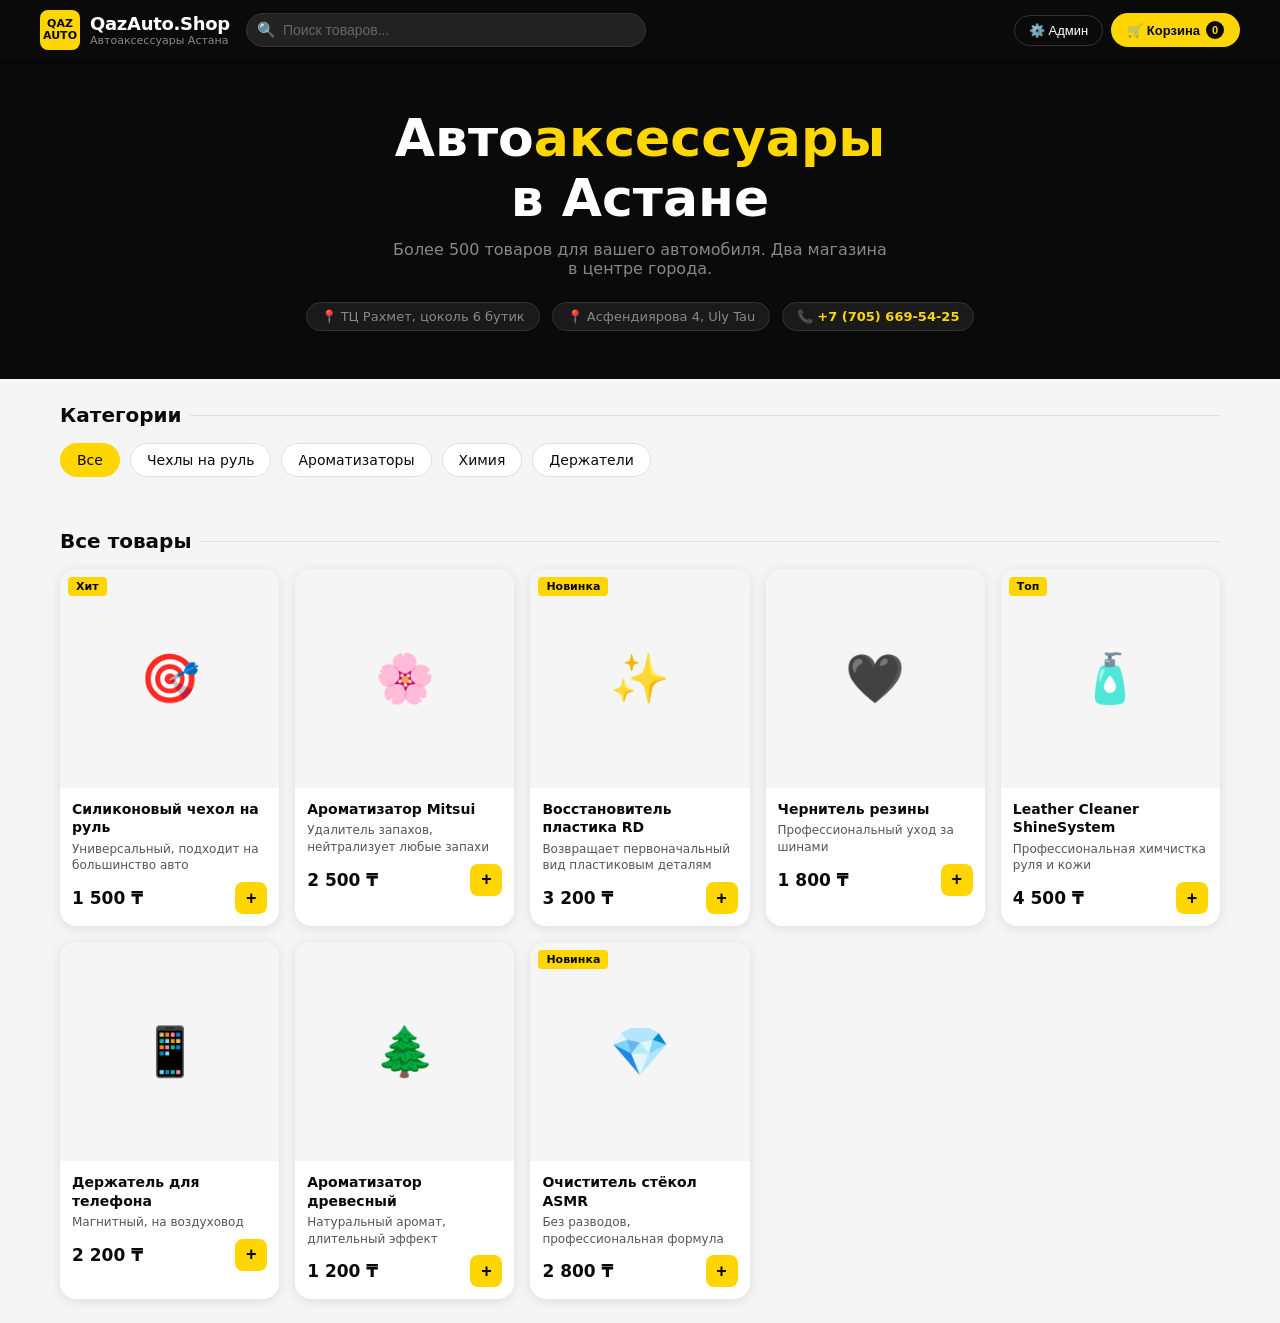
==== index.html @ 6c47f3f6 "Add files via upload" ====
<!DOCTYPE html>
<html lang="ru">
<head>
<meta charset="UTF-8">
<meta name="viewport" content="width=device-width, initial-scale=1.0">
<title>QazAuto.Shop — Автоаксессуары Астана</title>
<style>
  *{margin:0;padding:0;box-sizing:border-box;}
  :root{
    --black:#0a0a0a;--yellow:#FFD600;--yellow-dark:#E6C000;--yellow-light:#FFF9CC;
    --gray-dark:#1a1a1a;--gray-mid:#2a2a2a;--gray:#555;--gray-light:#888;--gray-bg:#f5f5f5;--white:#fff;
    --red:#e63946;--green:#2d9e5e;--border:#e0e0e0;
    --radius:10px;--radius-sm:6px;--radius-lg:16px;
    --shadow:0 2px 12px rgba(0,0,0,.1);--shadow-lg:0 8px 32px rgba(0,0,0,.15);
  }
  body{font-family:'Segoe UI',system-ui,sans-serif;background:var(--gray-bg);color:var(--black);min-height:100vh;}
  /* PAGES */
  .page{display:none;min-height:100vh;}
  .page.active{display:block;}
  /* HEADER */
  header{background:var(--black);color:var(--white);padding:0 20px;position:sticky;top:0;z-index:100;box-shadow:0 2px 8px rgba(0,0,0,.4);}
  .header-inner{max-width:1200px;margin:0 auto;display:flex;align-items:center;gap:16px;height:60px;}
  .logo{display:flex;align-items:center;gap:10px;cursor:pointer;text-decoration:none;color:inherit;}
  .logo-icon{width:40px;height:40px;background:var(--yellow);border-radius:8px;display:flex;align-items:center;justify-content:center;font-weight:900;font-size:11px;color:var(--black);text-align:center;line-height:1.1;}
  .logo-text{font-weight:700;font-size:18px;letter-spacing:-.3px;}
  .logo-sub{font-size:11px;color:var(--gray-light);font-weight:400;}
  .header-search{flex:1;max-width:400px;position:relative;}
  .header-search input{width:100%;background:#222;border:1px solid #333;color:var(--white);padding:8px 14px 8px 36px;border-radius:20px;font-size:14px;outline:none;}
  .header-search input::placeholder{color:#666;}
  .header-search input:focus{border-color:var(--yellow);}
  .search-icon{position:absolute;left:11px;top:50%;transform:translateY(-50%);color:#666;font-size:15px;}
  .header-actions{display:flex;align-items:center;gap:8px;margin-left:auto;}
  .btn-header{background:transparent;border:1px solid #333;color:var(--white);padding:7px 14px;border-radius:20px;cursor:pointer;font-size:13px;display:flex;align-items:center;gap:6px;transition:.2s;}
  .btn-header:hover{border-color:var(--yellow);color:var(--yellow);}
  .cart-btn{background:var(--yellow);border:none;color:var(--black);padding:8px 16px;border-radius:20px;cursor:pointer;font-size:13px;font-weight:600;display:flex;align-items:center;gap:6px;transition:.2s;}
  .cart-btn:hover{background:var(--yellow-dark);}
  .cart-count{background:var(--black);color:var(--yellow);width:18px;height:18px;border-radius:50%;font-size:11px;display:flex;align-items:center;justify-content:center;font-weight:700;}
  /* HERO */
  .hero{background:var(--black);color:var(--white);padding:48px 20px;text-align:center;}
  .hero h1{font-size:clamp(28px,5vw,52px);font-weight:900;margin-bottom:12px;}
  .hero h1 span{color:var(--yellow);}
  .hero p{color:var(--gray-light);font-size:16px;max-width:500px;margin:0 auto 24px;}
  .hero-badges{display:flex;justify-content:center;gap:12px;flex-wrap:wrap;}
  .badge{background:#1a1a1a;border:1px solid #333;color:var(--gray-light);padding:6px 14px;border-radius:20px;font-size:13px;}
  .badge strong{color:var(--yellow);}
  /* CATEGORIES */
  .section{max-width:1200px;margin:0 auto;padding:24px 20px;}
  .section-title{font-size:20px;font-weight:700;margin-bottom:16px;display:flex;align-items:center;gap:8px;}
  .section-title::after{content:'';flex:1;height:1px;background:var(--border);}
  .cats-grid{display:flex;gap:10px;overflow-x:auto;padding-bottom:4px;scrollbar-width:none;}
  .cats-grid::-webkit-scrollbar{display:none;}
  .cat-chip{background:var(--white);border:1.5px solid var(--border);border-radius:20px;padding:8px 16px;cursor:pointer;white-space:nowrap;font-size:14px;font-weight:500;transition:.2s;flex-shrink:0;}
  .cat-chip:hover,.cat-chip.active{background:var(--yellow);border-color:var(--yellow);color:var(--black);}
  /* PRODUCTS GRID */
  .products-grid{display:grid;grid-template-columns:repeat(auto-fill,minmax(200px,1fr));gap:16px;}
  .product-card{background:var(--white);border-radius:var(--radius-lg);overflow:hidden;box-shadow:var(--shadow);transition:.2s;cursor:pointer;}
  .product-card:hover{transform:translateY(-3px);box-shadow:var(--shadow-lg);}
  .product-img{width:100%;aspect-ratio:1;background:var(--gray-bg);display:flex;align-items:center;justify-content:center;font-size:48px;position:relative;overflow:hidden;}
  .product-img img{width:100%;height:100%;object-fit:cover;}
  .product-badge{position:absolute;top:8px;left:8px;background:var(--yellow);color:var(--black);font-size:11px;font-weight:700;padding:3px 8px;border-radius:4px;}
  .product-info{padding:12px;}
  .product-name{font-size:14px;font-weight:600;margin-bottom:4px;line-height:1.3;}
  .product-desc{font-size:12px;color:var(--gray);margin-bottom:8px;line-height:1.4;}
  .product-bottom{display:flex;align-items:center;justify-content:space-between;}
  .product-price{font-size:17px;font-weight:700;color:var(--black);}
  .product-price span{font-size:11px;color:var(--gray);font-weight:400;} 
  .btn-add{background:var(--yellow);border:none;color:var(--black);width:32px;height:32px;border-radius:8px;cursor:pointer;font-size:18px;font-weight:700;transition:.2s;display:flex;align-items:center;justify-content:center;}
  .btn-add:hover{background:var(--yellow-dark);transform:scale(1.05);}
  /* CART SIDEBAR */
  .cart-overlay{position:fixed;inset:0;background:rgba(0,0,0,.5);z-index:200;display:none;}
  .cart-overlay.open{display:block;}
  .cart-sidebar{position:fixed;right:0;top:0;bottom:0;width:min(400px,100vw);background:var(--white);z-index:201;transform:translateX(100%);transition:.3s ease;display:flex;flex-direction:column;}
  .cart-sidebar.open{transform:translateX(0);}
  .cart-head{padding:20px;border-bottom:1px solid var(--border);display:flex;align-items:center;justify-content:space-between;}
  .cart-head h3{font-size:18px;font-weight:700;}
  .btn-close{background:none;border:none;font-size:22px;cursor:pointer;color:var(--gray);padding:4px;}
  .btn-close:hover{color:var(--black);}
  .cart-items{flex:1;overflow-y:auto;padding:16px;}
  .cart-empty{text-align:center;padding:60px 20px;color:var(--gray);}
  .cart-empty .big-icon{font-size:64px;margin-bottom:12px;}
  .cart-item{display:flex;gap:12px;padding:12px 0;border-bottom:1px solid var(--border);}
  .cart-item-img{width:60px;height:60px;background:var(--gray-bg);border-radius:8px;display:flex;align-items:center;justify-content:center;font-size:24px;flex-shrink:0;overflow:hidden;}
  .cart-item-img img{width:100%;height:100%;object-fit:cover;}
  .cart-item-info{flex:1;}
  .cart-item-name{font-size:14px;font-weight:600;margin-bottom:4px;}
  .cart-item-price{font-size:13px;color:var(--gray);}
  .cart-item-ctrl{display:flex;align-items:center;gap:8px;margin-top:6px;}
  .qty-btn{background:var(--gray-bg);border:none;width:26px;height:26px;border-radius:6px;cursor:pointer;font-size:14px;font-weight:700;transition:.1s;}
  .qty-btn:hover{background:var(--yellow);}
  .qty-val{font-size:14px;font-weight:600;min-width:20px;text-align:center;}
  .cart-item-del{margin-left:auto;background:none;border:none;cursor:pointer;color:#ccc;font-size:18px;}
  .cart-item-del:hover{color:var(--red);}
  .cart-foot{padding:20px;border-top:1px solid var(--border);}
  .cart-total{display:flex;justify-content:space-between;font-size:16px;font-weight:700;margin-bottom:16px;}
  .btn-checkout{width:100%;background:var(--yellow);border:none;color:var(--black);padding:14px;border-radius:10px;font-size:16px;font-weight:700;cursor:pointer;transition:.2s;}
  .btn-checkout:hover{background:var(--yellow-dark);}
  /* CHECKOUT PAGE */
  .checkout-wrap{max-width:700px;margin:0 auto;padding:24px 20px;}
  .checkout-wrap h2{font-size:24px;font-weight:700;margin-bottom:24px;}
  .form-group{margin-bottom:16px;}
  .form-group label{display:block;font-size:13px;font-weight:600;color:var(--gray);margin-bottom:6px;}
  .form-group input,.form-group textarea,.form-group select{width:100%;padding:12px 14px;border:1.5px solid var(--border);border-radius:var(--radius);font-size:15px;outline:none;transition:.2s;background:var(--white);}
  .form-group input:focus,.form-group textarea:focus{border-color:var(--yellow);}
  .form-group textarea{resize:vertical;min-height:80px;}
  .order-summary{background:var(--white);border-radius:var(--radius-lg);padding:20px;margin-bottom:20px;box-shadow:var(--shadow);}
  .order-summary h3{font-size:16px;font-weight:700;margin-bottom:14px;}
  .summary-item{display:flex;justify-content:space-between;font-size:14px;padding:6px 0;border-bottom:1px solid var(--border);}
  .summary-item:last-child{border:none;font-weight:700;font-size:16px;margin-top:4px;}
  .form-row{display:grid;grid-template-columns:1fr 1fr;gap:12px;}
  .btn-submit{width:100%;background:var(--black);color:var(--white);border:none;padding:16px;border-radius:10px;font-size:16px;font-weight:700;cursor:pointer;transition:.2s;}
  .btn-submit:hover{background:#222;}
  .btn-back{background:none;border:1.5px solid var(--border);color:var(--black);padding:12px 20px;border-radius:10px;font-size:14px;font-weight:600;cursor:pointer;margin-bottom:20px;display:flex;align-items:center;gap:6px;transition:.2s;}
  .btn-back:hover{border-color:var(--black);}
  /* SUCCESS */
  .success-wrap{max-width:500px;margin:60px auto;text-align:center;padding:24px;}
  .success-icon{font-size:80px;margin-bottom:16px;}
  .success-wrap h2{font-size:28px;font-weight:800;margin-bottom:8px;}
  .success-wrap p{color:var(--gray);margin-bottom:24px;font-size:16px;line-height:1.6;}
  /* ===== ADMIN ===== */
  #admin-page{background:var(--gray-bg);}
  .admin-layout{display:flex;min-height:100vh;}
  .admin-sidebar{width:220px;background:var(--black);color:var(--white);flex-shrink:0;display:flex;flex-direction:column;}
  .admin-logo{padding:20px;border-bottom:1px solid #222;font-weight:700;font-size:16px;display:flex;align-items:center;gap:10px;}
  .admin-logo-icon{width:32px;height:32px;background:var(--yellow);border-radius:6px;display:flex;align-items:center;justify-content:center;font-weight:900;font-size:10px;color:var(--black);}
  .admin-nav{padding:12px 0;flex:1;}
  .admin-nav a{display:flex;align-items:center;gap:10px;padding:11px 20px;color:#aaa;text-decoration:none;font-size:14px;transition:.2s;cursor:pointer;}
  .admin-nav a:hover,.admin-nav a.active{background:#1a1a1a;color:var(--yellow);}
  .admin-nav a .nav-icon{font-size:18px;width:20px;text-align:center;}
  .admin-main{flex:1;padding:28px;overflow-y:auto;}
  .admin-topbar{display:flex;align-items:center;justify-content:space-between;margin-bottom:24px;}
  .admin-topbar h1{font-size:22px;font-weight:700;}
  .btn-primary{background:var(--yellow);border:none;color:var(--black);padding:10px 20px;border-radius:8px;font-size:14px;font-weight:700;cursor:pointer;transition:.2s;display:flex;align-items:center;gap:6px;}
  .btn-primary:hover{background:var(--yellow-dark);}
  .btn-danger{background:var(--red);border:none;color:var(--white);padding:8px 14px;border-radius:6px;font-size:13px;font-weight:600;cursor:pointer;}
  .btn-secondary{background:var(--gray-bg);border:1.5px solid var(--border);color:var(--black);padding:8px 14px;border-radius:6px;font-size:13px;font-weight:600;cursor:pointer;transition:.2s;}
  .btn-secondary:hover{background:var(--border);}
  .stats-grid{display:grid;grid-template-columns:repeat(auto-fit,minmax(160px,1fr));gap:16px;margin-bottom:28px;}
  .stat-card{background:var(--white);border-radius:var(--radius-lg);padding:20px;box-shadow:var(--shadow);}
  .stat-label{font-size:12px;color:var(--gray);margin-bottom:6px;font-weight:600;text-transform:uppercase;letter-spacing:.5px;}
  .stat-value{font-size:28px;font-weight:800;}
  .stat-value.yellow{color:var(--yellow-dark);}
  .stat-value.green{color:var(--green);}
  .admin-table-wrap{background:var(--white);border-radius:var(--radius-lg);box-shadow:var(--shadow);overflow:hidden;}
  table{width:100%;border-collapse:collapse;}
  th{background:var(--gray-bg);padding:12px 16px;text-align:left;font-size:12px;font-weight:700;color:var(--gray);text-transform:uppercase;letter-spacing:.5px;}
  td{padding:12px 16px;border-top:1px solid var(--border);font-size:14px;vertical-align:middle;}
  tr:hover td{background:#fafafa;}
  .status-badge{padding:3px 10px;border-radius:20px;font-size:12px;font-weight:600;}
  .status-new{background:#FFF3CC;color:#8a6d00;}
  .status-processing{background:#CCE5FF;color:#004085;}
  .status-done{background:#d4edda;color:#155724;}
  .status-cancelled{background:#f8d7da;color:#721c24;}
  .td-actions{display:flex;gap:6px;align-items:center;}
  /* MODAL */
  .modal-overlay{position:fixed;inset:0;background:rgba(0,0,0,.5);z-index:300;display:none;align-items:center;justify-content:center;padding:20px;}
  .modal-overlay.open{display:flex;}
  .modal{background:var(--white);border-radius:var(--radius-lg);padding:24px;width:100%;max-width:520px;max-height:90vh;overflow-y:auto;box-shadow:var(--shadow-lg);}
  .modal h3{font-size:18px;font-weight:700;margin-bottom:20px;}
  .modal-foot{display:flex;gap:10px;justify-content:flex-end;margin-top:20px;padding-top:16px;border-top:1px solid var(--border);}
  /* SETTINGS */
  .settings-card{background:var(--white);border-radius:var(--radius-lg);padding:24px;box-shadow:var(--shadow);margin-bottom:20px;}
  .settings-card h3{font-size:16px;font-weight:700;margin-bottom:16px;padding-bottom:12px;border-bottom:1px solid var(--border);}
  .settings-note{font-size:12px;color:var(--gray);margin-top:6px;line-height:1.5;}
  /* PRODUCT PREVIEW in ADMIN */
  .prod-thumb{width:44px;height:44px;border-radius:8px;background:var(--gray-bg);display:flex;align-items:center;justify-content:center;font-size:20px;overflow:hidden;flex-shrink:0;}
  .prod-thumb img{width:100%;height:100%;object-fit:cover;}
  .prod-name-cell{display:flex;align-items:center;gap:10px;}
  /* NOTIFICATION */
  .toast{position:fixed;bottom:24px;right:24px;background:var(--black);color:var(--white);padding:12px 20px;border-radius:10px;font-size:14px;z-index:500;transform:translateY(100px);opacity:0;transition:.3s;max-width:300px;}
  .toast.show{transform:translateY(0);opacity:1;}
  .toast.success{background:var(--green);}
  .toast.error{background:var(--red);}
  /* LOGIN */
  .login-wrap{min-height:100vh;display:flex;align-items:center;justify-content:center;background:var(--black);}
  .login-card{background:var(--white);border-radius:var(--radius-lg);padding:40px;width:360px;box-shadow:var(--shadow-lg);}
  .login-logo{text-align:center;margin-bottom:24px;}
  .login-logo .logo-icon{width:60px;height:60px;font-size:16px;margin:0 auto 8px;}
  .login-card h2{font-size:22px;font-weight:800;margin-bottom:4px;text-align:center;}
  .login-card p{color:var(--gray);text-align:center;font-size:14px;margin-bottom:24px;}
  /* ORDER DETAIL */
  .order-detail-item{display:flex;justify-content:space-between;padding:8px 0;border-bottom:1px solid var(--border);font-size:14px;}
  .order-detail-item:last-child{border:none;}
  /* IMG UPLOAD */
  .img-upload-area{border:2px dashed var(--border);border-radius:var(--radius);padding:20px;text-align:center;cursor:pointer;transition:.2s;position:relative;}
  .img-upload-area:hover{border-color:var(--yellow);}
  .img-upload-area input[type=file]{position:absolute;inset:0;opacity:0;cursor:pointer;}
  .img-preview{width:80px;height:80px;border-radius:8px;object-fit:cover;margin:0 auto 8px;display:block;}
  /* EMPTY STATE */
  .empty-state{text-align:center;padding:48px 20px;color:var(--gray);}
  .empty-state .icon{font-size:48px;margin-bottom:12px;}
  /* RESPONSIVE */
  @media(max-width:768px){
    .admin-sidebar{display:none;}
    .form-row{grid-template-columns:1fr;}
    .products-grid{grid-template-columns:repeat(auto-fill,minmax(160px,1fr));}
    .header-search{display:none;}
  }
</style>
</head>
<body>

<!-- =================== SHOP PAGE =================== -->
<div id="shop-page" class="page active">
  <header>
    <div class="header-inner">
      <a class="logo" onclick="goShop()">
        <div class="logo-icon">QAZ<br>AUTO</div>
        <div>
          <div class="logo-text">QazAuto.Shop</div>
          <div class="logo-sub">Автоаксессуары Астана</div>
        </div>
      </a>
      <div class="header-search">
        <span class="search-icon">🔍</span>
        <input type="text" id="search-input" placeholder="Поиск товаров..." oninput="filterProducts()">
      </div>
      <div class="header-actions">
        <button class="btn-header" onclick="showAdmin()">⚙️ Админ</button>
        <button class="cart-btn" onclick="openCart()">
          🛒 Корзина
          <span class="cart-count" id="cart-count">0</span>
        </button>
      </div>
    </div>
  </header>

  <div class="hero">
    <h1>Авто<span>аксессуары</span><br>в Астане</h1>
    <p>Более 500 товаров для вашего автомобиля. Два магазина в центре города.</p>
    <div class="hero-badges">
      <div class="badge">📍 ТЦ Рахмет, цоколь 6 бутик</div>
      <div class="badge">📍 Асфендиярова 4, Uly Tau</div>
      <div class="badge">📞 <strong>+7 (705) 669-54-25</strong></div>
    </div>
  </div>

  <div class="section">
    <div class="section-title">Категории</div>
    <div class="cats-grid" id="cats-grid"></div>
  </div>

  <div class="section">
    <div class="section-title" id="products-title">Все товары</div>
    <div class="products-grid" id="products-grid"></div>
    <div class="empty-state" id="no-products" style="display:none;">
      <div class="icon">📦</div>
      <p>Товары не найдены</p>
    </div>
  </div>
</div>

<!-- =================== CHECKOUT PAGE =================== -->
<div id="checkout-page" class="page">
  <header>
    <div class="header-inner">
      <a class="logo" onclick="goShop()">
        <div class="logo-icon">QAZ<br>AUTO</div>
        <div><div class="logo-text">QazAuto.Shop</div></div>
      </a>
    </div>
  </header>
  <div class="checkout-wrap">
    <button class="btn-back" onclick="goShop()">← Назад в магазин</button>
    <h2>Оформление заказа</h2>
    <div class="order-summary" id="checkout-summary"></div>
    <div class="form-row">
      <div class="form-group">
        <label>Ваше имя *</label>
        <input type="text" id="co-name" placeholder="Алибек Сейткали">
      </div>
      <div class="form-group">
        <label>Телефон *</label>
        <input type="tel" id="co-phone" placeholder="+7 (___) ___-__-__">
      </div>
    </div>
    <div class="form-group">
      <label>Способ получения</label>
      <select id="co-delivery">
        <option value="pickup1">🏪 Самовывоз — ТЦ Рахмет, цоколь 6 бутик</option>
        <option value="pickup2">🏪 Самовывоз — Асфендиярова 4, Uly Tau</option>
        <option value="delivery">🚗 Доставка по Астане (+500 тг)</option>
      </select>
    </div>
    <div class="form-group" id="address-group" style="display:none;">
      <label>Адрес доставки *</label>
      <input type="text" id="co-address" placeholder="Улица, дом, квартира">
    </div>
    <div class="form-group">
      <label>Комментарий к заказу</label>
      <textarea id="co-comment" placeholder="Пожелания, уточнения..."></textarea>
    </div>
    <button class="btn-submit" onclick="submitOrder()">✅ Подтвердить заказ</button>
  </div>
</div>

<!-- =================== SUCCESS PAGE =================== -->
<div id="success-page" class="page">
  <div class="success-wrap">
    <div class="success-icon">🎉</div>
    <h2>Заказ принят!</h2>
    <p>Спасибо за ваш заказ. Мы свяжемся с вами по телефону в течение 30 минут для подтверждения.</p>
    <p style="font-size:14px;color:var(--gray);">Номер заказа: <strong id="success-order-num"></strong></p>
    <button class="btn-submit" style="max-width:280px;margin:24px auto 0;display:block;" onclick="goShop()">Вернуться в магазин</button>
  </div>
</div>

<!-- =================== ADMIN LOGIN =================== -->
<div id="admin-login-page" class="page">
  <div class="login-wrap">
    <div class="login-card">
      <div class="login-logo">
        <div class="logo-icon" style="width:60px;height:60px;font-size:16px;margin:0 auto 8px;background:var(--yellow);border-radius:10px;display:flex;align-items:center;justify-content:center;font-weight:900;color:var(--black);">QAZ</div>
      </div>
      <h2>Вход в админку</h2>
      <p>QazAuto.Shop — панель управления</p>
      <div class="form-group"><label>Логин</label><input type="text" id="login-user" value="admin"></div>
      <div class="form-group"><label>Пароль</label><input type="password" id="login-pass" value="admin123" onkeydown="if(event.key==='Enter')doLogin()"></div>
      <button class="btn-submit" onclick="doLogin()">Войти</button>
    </div>
  </div>
</div>

<!-- =================== ADMIN PANEL =================== -->
<div id="admin-page" class="page">
  <div class="admin-layout">
    <div class="admin-sidebar">
      <div class="admin-logo">
        <div class="admin-logo-icon">QAZ</div>
        Админ-панель
      </div>
      <nav class="admin-nav">
        <a onclick="adminTab('dashboard')" id="nav-dashboard" class="active"><span class="nav-icon">📊</span> Дашборд</a>
        <a onclick="adminTab('orders')" id="nav-orders"><span class="nav-icon">📋</span> Заказы</a>
        <a onclick="adminTab('products')" id="nav-products"><span class="nav-icon">📦</span> Товары</a>
        <a onclick="adminTab('categories')" id="nav-categories"><span class="nav-icon">🏷️</span> Категории</a>
        <a onclick="adminTab('settings')" id="nav-settings"><span class="nav-icon">⚙️</span> Настройки</a>
        <a onclick="goShop()" style="margin-top:auto;"><span class="nav-icon">🏪</span> В магазин</a>
        <a onclick="logout()"><span class="nav-icon">🚪</span> Выйти</a>
      </nav>
    </div>
    <div class="admin-main" id="admin-main"></div>
  </div>
</div>

<!-- =================== CART SIDEBAR =================== -->
<div class="cart-overlay" id="cart-overlay" onclick="closeCart()"></div>
<div class="cart-sidebar" id="cart-sidebar">
  <div class="cart-head">
    <h3>🛒 Корзина</h3>
    <button class="btn-close" onclick="closeCart()">✕</button>
  </div>
  <div class="cart-items" id="cart-items-list"></div>
  <div class="cart-foot" id="cart-foot" style="display:none;">
    <div class="cart-total"><span>Итого:</span><span id="cart-total"></span></div>
    <button class="btn-checkout" onclick="goCheckout()">Оформить заказ →</button>
  </div>
</div>

<!-- =================== PRODUCT MODAL =================== -->
<div class="modal-overlay" id="product-modal">
  <div class="modal">
    <h3 id="modal-title"></h3>
    <div id="modal-content"></div>
    <div class="modal-foot">
      <button class="btn-secondary" onclick="closeModal('product-modal')">Отмена</button>
      <button class="btn-primary" id="modal-save-btn">Сохранить</button>
    </div>
  </div>
</div>

<!-- ORDER DETAIL MODAL -->
<div class="modal-overlay" id="order-modal">
  <div class="modal">
    <h3>Детали заказа</h3>
    <div id="order-modal-content"></div>
    <div class="modal-foot">
      <button class="btn-secondary" onclick="closeModal('order-modal')">Закрыть</button>
    </div>
  </div>
</div>

<!-- TOAST -->
<div class="toast" id="toast"></div>

<script>
// ====================== DATA ======================
let db = {
  settings: {
    tgBotToken: '',
    tgChatId: '',
    adminPassword: 'admin123',
    storeName: 'QazAuto.Shop'
  },
  categories: ['Все','Ароматизаторы','Держатели','Чехлы на руль','Химия','Аксессуары','Новинки'],
  products: [
    {id:1,name:'Силиконовый чехол на руль',desc:'Универсальный, подходит на большинство авто',price:1500,category:'Чехлы на руль',emoji:'🎯',image:'',badge:'Хит'},
    {id:2,name:'Ароматизатор Mitsui',desc:'Удалитель запахов, нейтрализует любые запахи',price:2500,category:'Ароматизаторы',emoji:'🌸',image:'',badge:''},
    {id:3,name:'Восстановитель пластика RD',desc:'Возвращает первоначальный вид пластиковым деталям',price:3200,category:'Химия',emoji:'✨',image:'',badge:'Новинка'},
    {id:4,name:'Чернитель резины',desc:'Профессиональный уход за шинами',price:1800,category:'Химия',emoji:'🖤',image:'',badge:''},
    {id:5,name:'Leather Cleaner ShineSystem',desc:'Профессиональная химчистка руля и кожи',price:4500,category:'Химия',emoji:'🧴',image:'',badge:'Топ'},
    {id:6,name:'Держатель для телефона',desc:'Магнитный, на воздуховод',price:2200,category:'Держатели',emoji:'📱',image:'',badge:''},
    {id:7,name:'Ароматизатор древесный',desc:'Натуральный аромат, длительный эффект',price:1200,category:'Ароматизаторы',emoji:'🌲',image:'',badge:''},
    {id:8,name:'Очиститель стёкол ASMR',desc:'Без разводов, профессиональная формула',price:2800,category:'Химия',emoji:'💎',image:'',badge:'Новинка'},
  ],
  orders: [],
  nextOrderId: 1001
};

let cart = [];
let adminLoggedIn = false;
let currentAdminTab = 'dashboard';
let editingProductId = null;

// ---- PERSIST ----
function save(){localStorage.setItem('qazauto_db',JSON.stringify(db));}
function loadDB(){
  const s=localStorage.getItem('qazauto_db');
  if(s){try{const d=JSON.parse(s);Object.assign(db,d);}catch(e){}}
}
loadDB();

// ====================== SHOP ======================
function goShop(){showPage('shop-page');renderCategories();renderProducts();}
function showPage(id){document.querySelectorAll('.page').forEach(p=>p.classList.remove('active'));document.getElementById(id).classList.add('active');}

function renderCategories(){
  const g=document.getElementById('cats-grid');
  const cats=['Все',...new Set(db.products.map(p=>p.category).filter(Boolean))];
  g.innerHTML=cats.map(c=>`<div class="cat-chip ${c==='Все'?'active':''}" onclick="selectCat(this,'${c}')">${c}</div>`).join('');
}

let activeCat='Все';
function selectCat(el,cat){
  document.querySelectorAll('.cat-chip').forEach(c=>c.classList.remove('active'));
  el.classList.add('active');
  activeCat=cat;
  renderProducts();
}

function filterProducts(){renderProducts();}

function renderProducts(){
  const q=document.getElementById('search-input')?.value?.toLowerCase()||'';
  let prods=db.products;
  if(activeCat!=='Все') prods=prods.filter(p=>p.category===activeCat);
  if(q) prods=prods.filter(p=>p.name.toLowerCase().includes(q)||p.desc.toLowerCase().includes(q));
  const g=document.getElementById('products-grid');
  const empty=document.getElementById('no-products');
  if(!prods.length){g.innerHTML='';empty.style.display='block';return;}
  empty.style.display='none';
  g.innerHTML=prods.map(p=>`
    <div class="product-card" onclick="addToCart(${p.id},event)">
      <div class="product-img">
        ${p.image?`<img src="${p.image}" alt="${p.name}">`:`<span>${p.emoji||'📦'}</span>`}
        ${p.badge?`<div class="product-badge">${p.badge}</div>`:''}
      </div>
      <div class="product-info">
        <div class="product-name">${p.name}</div>
        <div class="product-desc">${p.desc}</div>
        <div class="product-bottom">
          <div class="product-price">${fmtPrice(p.price)}</div>
          <button class="btn-add" onclick="addToCart(${p.id},event)">+</button>
        </div>
      </div>
    </div>`).join('');
}

function fmtPrice(n){return n.toLocaleString('ru-RU')+' ₸';}

// ====================== CART ======================
function addToCart(id,e){
  if(e){e.stopPropagation();}
  const prod=db.products.find(p=>p.id===id);
  if(!prod) return;
  const ex=cart.find(i=>i.id===id);
  if(ex) ex.qty++;
  else cart.push({id,name:prod.name,price:prod.price,emoji:prod.emoji||'📦',image:prod.image,qty:1});
  updateCartCount();
  showToast('Добавлено в корзину: '+prod.name,'success');
}

function updateCartCount(){
  const n=cart.reduce((s,i)=>s+i.qty,0);
  document.getElementById('cart-count').textContent=n;
}

function openCart(){
  renderCartItems();
  document.getElementById('cart-overlay').classList.add('open');
  document.getElementById('cart-sidebar').classList.add('open');
}

function closeCart(){
  document.getElementById('cart-overlay').classList.remove('open');
  document.getElementById('cart-sidebar').classList.remove('open');
}

function renderCartItems(){
  const list=document.getElementById('cart-items-list');
  const foot=document.getElementById('cart-foot');
  if(!cart.length){
    list.innerHTML='<div class="cart-empty"><div class="big-icon">🛒</div><p>Корзина пуста</p></div>';
    foot.style.display='none';
    return;
  }
  list.innerHTML=cart.map(i=>`
    <div class="cart-item">
      <div class="cart-item-img">${i.image?`<img src="${i.image}">`:`<span>${i.emoji}</span>`}</div>
      <div class="cart-item-info">
        <div class="cart-item-name">${i.name}</div>
        <div class="cart-item-price">${fmtPrice(i.price)} × ${i.qty}</div>
        <div class="cart-item-ctrl">
          <button class="qty-btn" onclick="changeQty(${i.id},-1)">−</button>
          <span class="qty-val">${i.qty}</span>
          <button class="qty-btn" onclick="changeQty(${i.id},1)">+</button>
          <button class="cart-item-del" onclick="removeFromCart(${i.id})">🗑️</button>
        </div>
      </div>
    </div>`).join('');
  const total=cart.reduce((s,i)=>s+i.price*i.qty,0);
  document.getElementById('cart-total').textContent=fmtPrice(total);
  foot.style.display='block';
}

function changeQty(id,d){
  const i=cart.find(x=>x.id===id);
  if(!i) return;
  i.qty+=d;
  if(i.qty<=0) cart=cart.filter(x=>x.id!==id);
  updateCartCount();
  renderCartItems();
}

function removeFromCart(id){
  cart=cart.filter(x=>x.id!==id);
  updateCartCount();
  renderCartItems();
}

// ====================== CHECKOUT ======================
function goCheckout(){
  if(!cart.length){showToast('Корзина пуста','error');return;}
  closeCart();
  renderCheckoutSummary();
  showPage('checkout-page');
}

function renderCheckoutSummary(){
  const total=cart.reduce((s,i)=>s+i.price*i.qty,0);
  const el=document.getElementById('checkout-summary');
  el.innerHTML=`<h3>Ваш заказ</h3>${cart.map(i=>`<div class="summary-item"><span>${i.name} × ${i.qty}</span><span>${fmtPrice(i.price*i.qty)}</span></div>`).join('')}<div class="summary-item"><span>Итого</span><span>${fmtPrice(total)}</span></div>`;
}

document.getElementById('co-delivery')?.addEventListener('change',function(){
  document.getElementById('address-group').style.display=this.value==='delivery'?'block':'none';
  renderCheckoutSummary();
});

function submitOrder(){
  const name=document.getElementById('co-name').value.trim();
  const phone=document.getElementById('co-phone').value.trim();
  const delivery=document.getElementById('co-delivery').value;
  const address=document.getElementById('co-address').value.trim();
  const comment=document.getElementById('co-comment').value.trim();
  if(!name){showToast('Введите имя','error');return;}
  if(!phone){showToast('Введите телефон','error');return;}
  if(delivery==='delivery'&&!address){showToast('Введите адрес доставки','error');return;}
  const deliveryLabels={pickup1:'Самовывоз — ТЦ Рахмет',pickup2:'Самовывоз — Uly Tau',delivery:'Доставка по Астане'};
  const total=cart.reduce((s,i)=>s+i.price*i.qty,0)+(delivery==='delivery'?500:0);
  const order={
    id:db.nextOrderId++,
    date:new Date().toLocaleString('ru-RU'),
    name,phone,delivery:deliveryLabels[delivery],address,comment,
    items:[...cart],total,status:'new'
  };
  db.orders.unshift(order);
  save();
  sendToTelegram(order);
  document.getElementById('success-order-num').textContent='#'+order.id;
  cart=[];
  updateCartCount();
  showPage('success-page');
}

async function sendToTelegram(order){
  const {tgBotToken,tgChatId}=db.settings;
  if(!tgBotToken||!tgChatId) return;
  const items=order.items.map(i=>`  • ${i.name} × ${i.qty} = ${fmtPrice(i.price*i.qty)}`).join('\n');
  const text=`🛒 *Новый заказ #${order.id}*\n\n👤 *Клиент:* ${order.name}\n📞 *Телефон:* ${order.phone}\n📦 *Доставка:* ${order.delivery}\n${order.address?'📍 *Адрес:* '+order.address+'\n':''}\n🛍 *Товары:*\n${items}\n\n💰 *Итого: ${fmtPrice(order.total)}*\n${order.comment?'\n💬 '+order.comment:''}`;
  try{
    await fetch(`https://api.telegram.org/bot${tgBotToken}/sendMessage`,{
      method:'POST',headers:{'Content-Type':'application/json'},
      body:JSON.stringify({chat_id:tgChatId,text,parse_mode:'Markdown'})
    });
  }catch(e){console.log('TG error',e);}
}

// ====================== ADMIN ======================
function showAdmin(){showPage('admin-login-page');}
function doLogin(){
  const u=document.getElementById('login-user').value;
  const p=document.getElementById('login-pass').value;
  if(u==='admin'&&p===db.settings.adminPassword){
    adminLoggedIn=true;
    showPage('admin-page');
    adminTab('dashboard');
  } else showToast('Неверный логин или пароль','error');
}
function logout(){adminLoggedIn=false;goShop();}

function adminTab(tab){
  currentAdminTab=tab;
  document.querySelectorAll('.admin-nav a').forEach(a=>{a.classList.remove('active');});
  const el=document.getElementById('nav-'+tab);
  if(el) el.classList.add('active');
  const m=document.getElementById('admin-main');
  if(tab==='dashboard') m.innerHTML=renderDashboard();
  else if(tab==='orders') m.innerHTML=renderOrdersAdmin();
  else if(tab==='products') m.innerHTML=renderProductsAdmin();
  else if(tab==='categories') m.innerHTML=renderCategoriesAdmin();
  else if(tab==='settings') m.innerHTML=renderSettings();
}

function renderDashboard(){
  const total=db.orders.length;
  const revenue=db.orders.filter(o=>o.status!=='cancelled').reduce((s,o)=>s+o.total,0);
  const newOrders=db.orders.filter(o=>o.status==='new').length;
  const prods=db.products.length;
  return `
  <div class="admin-topbar"><h1>📊 Дашборд</h1></div>
  <div class="stats-grid">
    <div class="stat-card"><div class="stat-label">Всего заказов</div><div class="stat-value">${total}</div></div>
    <div class="stat-card"><div class="stat-label">Новых заказов</div><div class="stat-value yellow">${newOrders}</div></div>
    <div class="stat-card"><div class="stat-label">Выручка</div><div class="stat-value green">${fmtPrice(revenue)}</div></div>
    <div class="stat-card"><div class="stat-label">Товаров</div><div class="stat-value">${prods}</div></div>
  </div>
  <div class="admin-table-wrap">
    <table>
      <thead><tr><th>№</th><th>Клиент</th><th>Сумма</th><th>Статус</th><th>Дата</th><th>Действия</th></tr></thead>
      <tbody>${db.orders.slice(0,10).map(o=>`
        <tr>
          <td>#${o.id}</td>
          <td>${o.name}<br><small style="color:var(--gray)">${o.phone}</small></td>
          <td><strong>${fmtPrice(o.total)}</strong></td>
          <td><span class="status-badge status-${o.status}">${statusLabel(o.status)}</span></td>
          <td style="font-size:12px;color:var(--gray)">${o.date}</td>
          <td><div class="td-actions">
            <button class="btn-secondary" onclick="viewOrder(${o.id})">👁</button>
            <select onchange="changeStatus(${o.id},this.value)" style="font-size:12px;padding:4px;border:1px solid var(--border);border-radius:4px;">
              <option value="">Статус</option>
              <option value="new">Новый</option>
              <option value="processing">В обработке</option>
              <option value="done">Выполнен</option>
              <option value="cancelled">Отменён</option>
            </select>
          </div></td>
        </tr>`).join('')||'<tr><td colspan="6" style="text-align:center;padding:32px;color:var(--gray)">Заказов пока нет</td></tr>'}
      </tbody>
    </table>
  </div>`;
}

function statusLabel(s){return{new:'🆕 Новый',processing:'⚙️ В обработке',done:'✅ Выполнен',cancelled:'❌ Отменён'}[s]||s;}

function renderOrdersAdmin(){
  return `
  <div class="admin-topbar"><h1>📋 Заказы</h1></div>
  <div class="admin-table-wrap">
    <table>
      <thead><tr><th>№</th><th>Клиент</th><th>Телефон</th><th>Сумма</th><th>Доставка</th><th>Статус</th><th>Дата</th><th></th></tr></thead>
      <tbody>${db.orders.map(o=>`
        <tr>
          <td>#${o.id}</td>
          <td>${o.name}</td>
          <td>${o.phone}</td>
          <td><strong>${fmtPrice(o.total)}</strong></td>
          <td style="font-size:12px">${o.delivery}</td>
          <td><span class="status-badge status-${o.status}">${statusLabel(o.status)}</span></td>
          <td style="font-size:12px;color:var(--gray)">${o.date}</td>
          <td><div class="td-actions">
            <button class="btn-secondary" onclick="viewOrder(${o.id})">👁 Детали</button>
            <select onchange="changeStatus(${o.id},this.value)" style="font-size:12px;padding:4px;border:1px solid var(--border);border-radius:4px;">
              <option value="">Статус</option>
              <option value="new">Новый</option>
              <option value="processing">В обработке</option>
              <option value="done">Выполнен</option>
              <option value="cancelled">Отменён</option>
            </select>
            <button class="btn-danger" onclick="deleteOrder(${o.id})">🗑</button>
          </div></td>
        </tr>`).join('')||'<tr><td colspan="8" style="text-align:center;padding:32px;color:var(--gray)">Заказов пока нет</td></tr>'}
      </tbody>
    </table>
  </div>`;
}

function changeStatus(id,status){
  if(!status) return;
  const o=db.orders.find(x=>x.id===id);
  if(o){o.status=status;save();adminTab(currentAdminTab);showToast('Статус обновлён','success');}
}
function deleteOrder(id){
  if(!confirm('Удалить заказ?')) return;
  db.orders=db.orders.filter(o=>o.id!==id);save();adminTab(currentAdminTab);
}
function viewOrder(id){
  const o=db.orders.find(x=>x.id===id);
  if(!o) return;
  document.getElementById('order-modal-content').innerHTML=`
    <div class="order-detail-item"><span><b>Заказ №</b></span><span>#${o.id}</span></div>
    <div class="order-detail-item"><span><b>Клиент</b></span><span>${o.name}</span></div>
    <div class="order-detail-item"><span><b>Телефон</b></span><span>${o.phone}</span></div>
    <div class="order-detail-item"><span><b>Доставка</b></span><span>${o.delivery}</span></div>
    ${o.address?`<div class="order-detail-item"><span><b>Адрес</b></span><span>${o.address}</span></div>`:''}
    ${o.comment?`<div class="order-detail-item"><span><b>Комментарий</b></span><span>${o.comment}</span></div>`:''}
    <div style="margin:12px 0;font-weight:700">Товары:</div>
    ${o.items.map(i=>`<div class="order-detail-item"><span>${i.name} × ${i.qty}</span><span>${fmtPrice(i.price*i.qty)}</span></div>`).join('')}
    <div class="order-detail-item" style="font-weight:700;font-size:16px"><span>ИТОГО</span><span>${fmtPrice(o.total)}</span></div>
    <div class="order-detail-item"><span><b>Дата</b></span><span>${o.date}</span></div>
    <div class="order-detail-item"><span><b>Статус</b></span><span><span class="status-badge status-${o.status}">${statusLabel(o.status)}</span></span></div>`;
  openModal('order-modal');
}

// PRODUCTS ADMIN
function renderProductsAdmin(){
  return `
  <div class="admin-topbar">
    <h1>📦 Товары</h1>
    <button class="btn-primary" onclick="openProductModal()">+ Добавить товар</button>
  </div>
  <div class="admin-table-wrap">
    <table>
      <thead><tr><th>Товар</th><th>Категория</th><th>Цена</th><th>Метка</th><th>Действия</th></tr></thead>
      <tbody>${db.products.map(p=>`
        <tr>
          <td><div class="prod-name-cell">
            <div class="prod-thumb">${p.image?`<img src="${p.image}">`:`<span>${p.emoji||'📦'}</span>`}</div>
            <div><div style="font-weight:600">${p.name}</div><div style="font-size:12px;color:var(--gray)">${p.desc}</div></div>
          </div></td>
          <td>${p.category||'—'}</td>
          <td><strong>${fmtPrice(p.price)}</strong></td>
          <td>${p.badge?`<span class="status-badge status-new">${p.badge}</span>`:'—'}</td>
          <td><div class="td-actions">
            <button class="btn-secondary" onclick="openProductModal(${p.id})">✏️ Изменить</button>
            <button class="btn-danger" onclick="deleteProduct(${p.id})">🗑</button>
          </div></td>
        </tr>`).join('')||'<tr><td colspan="5" style="text-align:center;padding:32px;color:var(--gray)">Товаров нет</td></tr>'}
      </tbody>
    </table>
  </div>`;
}

function openProductModal(id){
  editingProductId=id||null;
  const p=id?db.products.find(x=>x.id===id):{id:null,name:'',desc:'',price:'',category:'',emoji:'',image:'',badge:''};
  document.getElementById('modal-title').textContent=id?'Редактировать товар':'Новый товар';
  const cats=db.categories.filter(c=>c!=='Все');
  document.getElementById('modal-content').innerHTML=`
    <div class="form-group">
      <label>Изображение (URL)</label>
      <div class="img-upload-area">
        ${p.image?`<img class="img-preview" src="${p.image}" id="img-preview-show">`:'<div id="img-preview-show" style="font-size:13px;color:var(--gray)">Вставьте ссылку на изображение ниже</div>'}
      </div>
      <input type="text" id="prod-image" value="${p.image||''}" placeholder="https://..." style="margin-top:8px" oninput="previewImg(this.value)">
    </div>
    <div class="form-row">
      <div class="form-group"><label>Название *</label><input type="text" id="prod-name" value="${p.name}" placeholder="Название товара"></div>
      <div class="form-group"><label>Цена (₸) *</label><input type="number" id="prod-price" value="${p.price}" placeholder="1500"></div>
    </div>
    <div class="form-group"><label>Описание</label><textarea id="prod-desc" style="min-height:60px">${p.desc}</textarea></div>
    <div class="form-row">
      <div class="form-group"><label>Категория</label><select id="prod-cat">${cats.map(c=>`<option ${c===p.category?'selected':''}>${c}</option>`).join('')}</select></div>
      <div class="form-group"><label>Эмодзи (если нет фото)</label><input type="text" id="prod-emoji" value="${p.emoji||''}" placeholder="🚗"></div>
    </div>
    <div class="form-group"><label>Метка (Хит / Новинка / Топ)</label><input type="text" id="prod-badge" value="${p.badge||''}" placeholder="Хит"></div>`;
  document.getElementById('modal-save-btn').onclick=saveProduct;
  openModal('product-modal');
}

function previewImg(url){
  const el=document.getElementById('img-preview-show');
  if(!el) return;
  if(url){el.outerHTML=`<img class="img-preview" src="${url}" id="img-preview-show">`;}
}

function saveProduct(){
  const name=document.getElementById('prod-name').value.trim();
  const price=parseInt(document.getElementById('prod-price').value);
  if(!name){showToast('Введите название','error');return;}
  if(!price||price<=0){showToast('Введите цену','error');return;}
  const data={
    name,price,
    desc:document.getElementById('prod-desc').value.trim(),
    category:document.getElementById('prod-cat').value,
    emoji:document.getElementById('prod-emoji').value.trim(),
    image:document.getElementById('prod-image').value.trim(),
    badge:document.getElementById('prod-badge').value.trim()
  };
  if(editingProductId){
    const i=db.products.findIndex(p=>p.id===editingProductId);
    if(i>=0) db.products[i]={...db.products[i],...data};
  } else {
    data.id=Date.now();
    db.products.push(data);
  }
  save();
  closeModal('product-modal');
  adminTab('products');
  showToast(editingProductId?'Товар обновлён':'Товар добавлен','success');
}

function deleteProduct(id){
  if(!confirm('Удалить товар?')) return;
  db.products=db.products.filter(p=>p.id!==id);
  save();adminTab('products');
}

// CATEGORIES ADMIN
function renderCategoriesAdmin(){
  return `
  <div class="admin-topbar"><h1>🏷️ Категории</h1></div>
  <div style="display:flex;gap:12px;margin-bottom:20px">
    <input type="text" id="new-cat-input" placeholder="Название категории" style="flex:1;padding:10px 14px;border:1.5px solid var(--border);border-radius:8px;font-size:14px">
    <button class="btn-primary" onclick="addCategory()">+ Добавить</button>
  </div>
  <div class="admin-table-wrap">
    <table>
      <thead><tr><th>Категория</th><th>Товаров</th><th></th></tr></thead>
      <tbody>${db.categories.filter(c=>c!=='Все').map(c=>`
        <tr>
          <td><strong>${c}</strong></td>
          <td>${db.products.filter(p=>p.category===c).length}</td>
          <td><button class="btn-danger" onclick="deleteCategory('${c}')">🗑 Удалить</button></td>
        </tr>`).join('')}
      </tbody>
    </table>
  </div>`;
}

function addCategory(){
  const v=document.getElementById('new-cat-input').value.trim();
  if(!v){showToast('Введите название','error');return;}
  if(db.categories.includes(v)){showToast('Уже есть','error');return;}
  db.categories.push(v);save();adminTab('categories');
}
function deleteCategory(c){
  if(!confirm(`Удалить категорию "${c}"?`)) return;
  db.categories=db.categories.filter(x=>x!==c);
  db.products.forEach(p=>{if(p.category===c) p.category='';});
  save();adminTab('categories');
}

// SETTINGS
function renderSettings(){
  return `
  <div class="admin-topbar"><h1>⚙️ Настройки</h1></div>
  <div class="settings-card">
    <h3>📱 Telegram уведомления</h3>
    <div class="form-group">
      <label>Bot Token</label>
      <input type="text" id="tg-token" value="${db.settings.tgBotToken}" placeholder="1234567890:ABCdef...">
      <div class="settings-note">Получите токен у @BotFather в Telegram</div>
    </div>
    <div class="form-group">
      <label>Chat ID</label>
      <input type="text" id="tg-chat" value="${db.settings.tgChatId}" placeholder="-100123456789 или @username">
      <div class="settings-note">ID вашего чата/канала куда приходят заказы. Узнать: @userinfobot</div>
    </div>
    <button class="btn-primary" onclick="saveTgSettings()">💾 Сохранить Telegram</button>
    <button class="btn-secondary" style="margin-left:10px" onclick="testTelegram()">🧪 Тест уведомления</button>
  </div>
  <div class="settings-card">
    <h3>🔐 Смена пароля</h3>
    <div class="form-group"><label>Новый пароль</label><input type="password" id="new-pass" placeholder="Новый пароль"></div>
    <div class="form-group"><label>Повторите пароль</label><input type="password" id="new-pass2" placeholder="Повторите пароль"></div>
    <button class="btn-primary" onclick="changePassword()">🔒 Изменить пароль</button>
  </div>
  <div class="settings-card">
    <h3>📊 Данные</h3>
    <button class="btn-secondary" onclick="exportOrders()">📥 Экспорт заказов (CSV)</button>
    <button class="btn-danger" style="margin-left:10px" onclick="clearOrders()">🗑 Очистить заказы</button>
  </div>`;
}

function saveTgSettings(){
  db.settings.tgBotToken=document.getElementById('tg-token').value.trim();
  db.settings.tgChatId=document.getElementById('tg-chat').value.trim();
  save();showToast('Telegram настройки сохранены','success');
}

async function testTelegram(){
  const {tgBotToken,tgChatId}=db.settings;
  if(!tgBotToken||!tgChatId){showToast('Сначала введите Token и Chat ID','error');return;}
  try{
    const r=await fetch(`https://api.telegram.org/bot${tgBotToken}/sendMessage`,{
      method:'POST',headers:{'Content-Type':'application/json'},
      body:JSON.stringify({chat_id:tgChatId,text:'✅ QazAuto.Shop подключён! Заказы будут приходить сюда.'})
    });
    const d=await r.json();
    if(d.ok) showToast('Сообщение отправлено в Telegram!','success');
    else showToast('Ошибка: '+d.description,'error');
  }catch(e){showToast('Ошибка соединения','error');}
}

function changePassword(){
  const p1=document.getElementById('new-pass').value;
  const p2=document.getElementById('new-pass2').value;
  if(!p1){showToast('Введите новый пароль','error');return;}
  if(p1!==p2){showToast('Пароли не совпадают','error');return;}
  db.settings.adminPassword=p1;save();showToast('Пароль изменён','success');
}

function exportOrders(){
  if(!db.orders.length){showToast('Нет заказов для экспорта','error');return;}
  const headers=['ID','Дата','Клиент','Телефон','Доставка','Адрес','Сумма','Статус','Товары'];
  const rows=db.orders.map(o=>[
    o.id,o.date,o.name,o.phone,o.delivery,o.address||'',o.total,o.status,
    o.items.map(i=>`${i.name}x${i.qty}`).join('; ')
  ]);
  const csv=[headers,...rows].map(r=>r.map(v=>`"${v}"`).join(',')).join('\n');
  const a=document.createElement('a');
  a.href='data:text/csv;charset=utf-8,\uFEFF'+encodeURIComponent(csv);
  a.download='qazauto_orders.csv';a.click();
}

function clearOrders(){
  if(!confirm('Удалить все заказы? Это нельзя отменить!')) return;
  db.orders=[];save();adminTab('orders');showToast('Заказы удалены');
}

// ====================== MODALS ======================
function openModal(id){document.getElementById(id).classList.add('open');}
function closeModal(id){document.getElementById(id).classList.remove('open');}

// ====================== TOAST ======================
function showToast(msg,type=''){
  const t=document.getElementById('toast');
  t.textContent=msg;
  t.className='toast '+(type||'');
  t.classList.add('show');
  setTimeout(()=>t.classList.remove('show'),2800);
}

// ====================== INIT ======================
goShop();
</script>
</body>
</html>
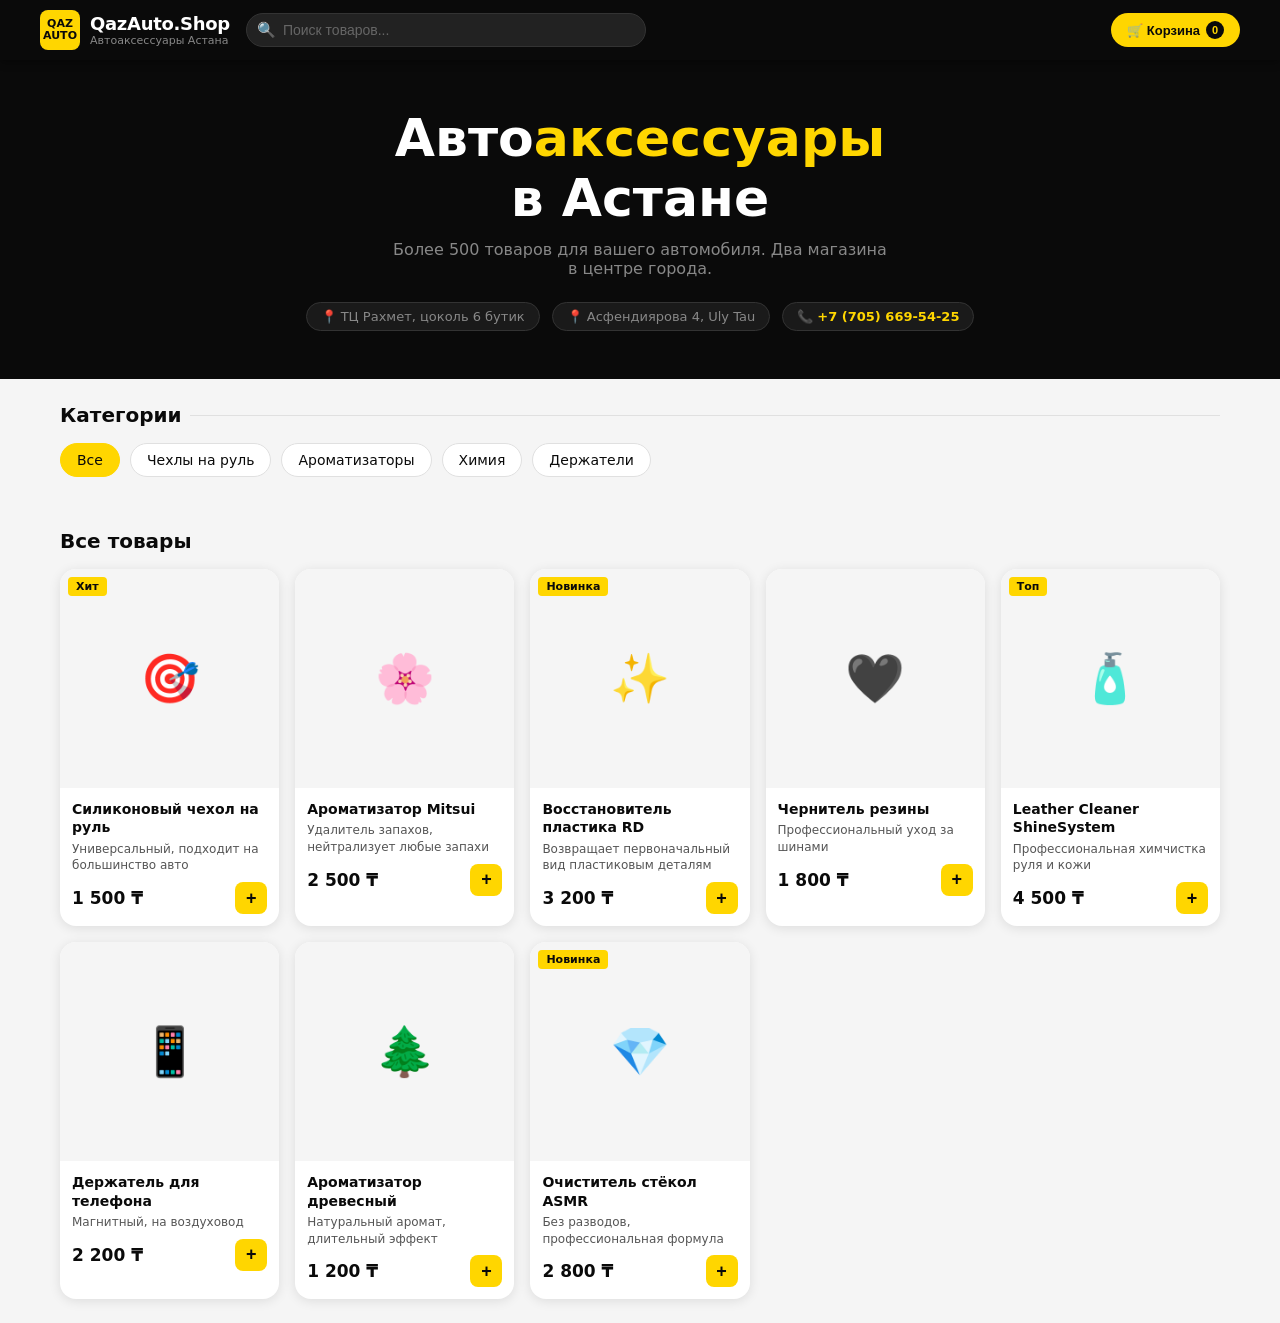
==== commit 70dfc3ea: "fix" ====
--- a/index.html
+++ b/index.html
@@ -4,198 +4,7 @@
 <meta charset="UTF-8">
 <meta name="viewport" content="width=device-width, initial-scale=1.0">
 <title>QazAuto.Shop — Автоаксессуары Астана</title>
-<style>
-  *{margin:0;padding:0;box-sizing:border-box;}
-  :root{
-    --black:#0a0a0a;--yellow:#FFD600;--yellow-dark:#E6C000;--yellow-light:#FFF9CC;
-    --gray-dark:#1a1a1a;--gray-mid:#2a2a2a;--gray:#555;--gray-light:#888;--gray-bg:#f5f5f5;--white:#fff;
-    --red:#e63946;--green:#2d9e5e;--border:#e0e0e0;
-    --radius:10px;--radius-sm:6px;--radius-lg:16px;
-    --shadow:0 2px 12px rgba(0,0,0,.1);--shadow-lg:0 8px 32px rgba(0,0,0,.15);
-  }
-  body{font-family:'Segoe UI',system-ui,sans-serif;background:var(--gray-bg);color:var(--black);min-height:100vh;}
-  /* PAGES */
-  .page{display:none;min-height:100vh;}
-  .page.active{display:block;}
-  /* HEADER */
-  header{background:var(--black);color:var(--white);padding:0 20px;position:sticky;top:0;z-index:100;box-shadow:0 2px 8px rgba(0,0,0,.4);}
-  .header-inner{max-width:1200px;margin:0 auto;display:flex;align-items:center;gap:16px;height:60px;}
-  .logo{display:flex;align-items:center;gap:10px;cursor:pointer;text-decoration:none;color:inherit;}
-  .logo-icon{width:40px;height:40px;background:var(--yellow);border-radius:8px;display:flex;align-items:center;justify-content:center;font-weight:900;font-size:11px;color:var(--black);text-align:center;line-height:1.1;}
-  .logo-text{font-weight:700;font-size:18px;letter-spacing:-.3px;}
-  .logo-sub{font-size:11px;color:var(--gray-light);font-weight:400;}
-  .header-search{flex:1;max-width:400px;position:relative;}
-  .header-search input{width:100%;background:#222;border:1px solid #333;color:var(--white);padding:8px 14px 8px 36px;border-radius:20px;font-size:14px;outline:none;}
-  .header-search input::placeholder{color:#666;}
-  .header-search input:focus{border-color:var(--yellow);}
-  .search-icon{position:absolute;left:11px;top:50%;transform:translateY(-50%);color:#666;font-size:15px;}
-  .header-actions{display:flex;align-items:center;gap:8px;margin-left:auto;}
-  .btn-header{background:transparent;border:1px solid #333;color:var(--white);padding:7px 14px;border-radius:20px;cursor:pointer;font-size:13px;display:flex;align-items:center;gap:6px;transition:.2s;}
-  .btn-header:hover{border-color:var(--yellow);color:var(--yellow);}
-  .cart-btn{background:var(--yellow);border:none;color:var(--black);padding:8px 16px;border-radius:20px;cursor:pointer;font-size:13px;font-weight:600;display:flex;align-items:center;gap:6px;transition:.2s;}
-  .cart-btn:hover{background:var(--yellow-dark);}
-  .cart-count{background:var(--black);color:var(--yellow);width:18px;height:18px;border-radius:50%;font-size:11px;display:flex;align-items:center;justify-content:center;font-weight:700;}
-  /* HERO */
-  .hero{background:var(--black);color:var(--white);padding:48px 20px;text-align:center;}
-  .hero h1{font-size:clamp(28px,5vw,52px);font-weight:900;margin-bottom:12px;}
-  .hero h1 span{color:var(--yellow);}
-  .hero p{color:var(--gray-light);font-size:16px;max-width:500px;margin:0 auto 24px;}
-  .hero-badges{display:flex;justify-content:center;gap:12px;flex-wrap:wrap;}
-  .badge{background:#1a1a1a;border:1px solid #333;color:var(--gray-light);padding:6px 14px;border-radius:20px;font-size:13px;}
-  .badge strong{color:var(--yellow);}
-  /* CATEGORIES */
-  .section{max-width:1200px;margin:0 auto;padding:24px 20px;}
-  .section-title{font-size:20px;font-weight:700;margin-bottom:16px;display:flex;align-items:center;gap:8px;}
-  .section-title::after{content:'';flex:1;height:1px;background:var(--border);}
-  .cats-grid{display:flex;gap:10px;overflow-x:auto;padding-bottom:4px;scrollbar-width:none;}
-  .cats-grid::-webkit-scrollbar{display:none;}
-  .cat-chip{background:var(--white);border:1.5px solid var(--border);border-radius:20px;padding:8px 16px;cursor:pointer;white-space:nowrap;font-size:14px;font-weight:500;transition:.2s;flex-shrink:0;}
-  .cat-chip:hover,.cat-chip.active{background:var(--yellow);border-color:var(--yellow);color:var(--black);}
-  /* PRODUCTS GRID */
-  .products-grid{display:grid;grid-template-columns:repeat(auto-fill,minmax(200px,1fr));gap:16px;}
-  .product-card{background:var(--white);border-radius:var(--radius-lg);overflow:hidden;box-shadow:var(--shadow);transition:.2s;cursor:pointer;}
-  .product-card:hover{transform:translateY(-3px);box-shadow:var(--shadow-lg);}
-  .product-img{width:100%;aspect-ratio:1;background:var(--gray-bg);display:flex;align-items:center;justify-content:center;font-size:48px;position:relative;overflow:hidden;}
-  .product-img img{width:100%;height:100%;object-fit:cover;}
-  .product-badge{position:absolute;top:8px;left:8px;background:var(--yellow);color:var(--black);font-size:11px;font-weight:700;padding:3px 8px;border-radius:4px;}
-  .product-info{padding:12px;}
-  .product-name{font-size:14px;font-weight:600;margin-bottom:4px;line-height:1.3;}
-  .product-desc{font-size:12px;color:var(--gray);margin-bottom:8px;line-height:1.4;}
-  .product-bottom{display:flex;align-items:center;justify-content:space-between;}
-  .product-price{font-size:17px;font-weight:700;color:var(--black);}
-  .product-price span{font-size:11px;color:var(--gray);font-weight:400;} 
-  .btn-add{background:var(--yellow);border:none;color:var(--black);width:32px;height:32px;border-radius:8px;cursor:pointer;font-size:18px;font-weight:700;transition:.2s;display:flex;align-items:center;justify-content:center;}
-  .btn-add:hover{background:var(--yellow-dark);transform:scale(1.05);}
-  /* CART SIDEBAR */
-  .cart-overlay{position:fixed;inset:0;background:rgba(0,0,0,.5);z-index:200;display:none;}
-  .cart-overlay.open{display:block;}
-  .cart-sidebar{position:fixed;right:0;top:0;bottom:0;width:min(400px,100vw);background:var(--white);z-index:201;transform:translateX(100%);transition:.3s ease;display:flex;flex-direction:column;}
-  .cart-sidebar.open{transform:translateX(0);}
-  .cart-head{padding:20px;border-bottom:1px solid var(--border);display:flex;align-items:center;justify-content:space-between;}
-  .cart-head h3{font-size:18px;font-weight:700;}
-  .btn-close{background:none;border:none;font-size:22px;cursor:pointer;color:var(--gray);padding:4px;}
-  .btn-close:hover{color:var(--black);}
-  .cart-items{flex:1;overflow-y:auto;padding:16px;}
-  .cart-empty{text-align:center;padding:60px 20px;color:var(--gray);}
-  .cart-empty .big-icon{font-size:64px;margin-bottom:12px;}
-  .cart-item{display:flex;gap:12px;padding:12px 0;border-bottom:1px solid var(--border);}
-  .cart-item-img{width:60px;height:60px;background:var(--gray-bg);border-radius:8px;display:flex;align-items:center;justify-content:center;font-size:24px;flex-shrink:0;overflow:hidden;}
-  .cart-item-img img{width:100%;height:100%;object-fit:cover;}
-  .cart-item-info{flex:1;}
-  .cart-item-name{font-size:14px;font-weight:600;margin-bottom:4px;}
-  .cart-item-price{font-size:13px;color:var(--gray);}
-  .cart-item-ctrl{display:flex;align-items:center;gap:8px;margin-top:6px;}
-  .qty-btn{background:var(--gray-bg);border:none;width:26px;height:26px;border-radius:6px;cursor:pointer;font-size:14px;font-weight:700;transition:.1s;}
-  .qty-btn:hover{background:var(--yellow);}
-  .qty-val{font-size:14px;font-weight:600;min-width:20px;text-align:center;}
-  .cart-item-del{margin-left:auto;background:none;border:none;cursor:pointer;color:#ccc;font-size:18px;}
-  .cart-item-del:hover{color:var(--red);}
-  .cart-foot{padding:20px;border-top:1px solid var(--border);}
-  .cart-total{display:flex;justify-content:space-between;font-size:16px;font-weight:700;margin-bottom:16px;}
-  .btn-checkout{width:100%;background:var(--yellow);border:none;color:var(--black);padding:14px;border-radius:10px;font-size:16px;font-weight:700;cursor:pointer;transition:.2s;}
-  .btn-checkout:hover{background:var(--yellow-dark);}
-  /* CHECKOUT PAGE */
-  .checkout-wrap{max-width:700px;margin:0 auto;padding:24px 20px;}
-  .checkout-wrap h2{font-size:24px;font-weight:700;margin-bottom:24px;}
-  .form-group{margin-bottom:16px;}
-  .form-group label{display:block;font-size:13px;font-weight:600;color:var(--gray);margin-bottom:6px;}
-  .form-group input,.form-group textarea,.form-group select{width:100%;padding:12px 14px;border:1.5px solid var(--border);border-radius:var(--radius);font-size:15px;outline:none;transition:.2s;background:var(--white);}
-  .form-group input:focus,.form-group textarea:focus{border-color:var(--yellow);}
-  .form-group textarea{resize:vertical;min-height:80px;}
-  .order-summary{background:var(--white);border-radius:var(--radius-lg);padding:20px;margin-bottom:20px;box-shadow:var(--shadow);}
-  .order-summary h3{font-size:16px;font-weight:700;margin-bottom:14px;}
-  .summary-item{display:flex;justify-content:space-between;font-size:14px;padding:6px 0;border-bottom:1px solid var(--border);}
-  .summary-item:last-child{border:none;font-weight:700;font-size:16px;margin-top:4px;}
-  .form-row{display:grid;grid-template-columns:1fr 1fr;gap:12px;}
-  .btn-submit{width:100%;background:var(--black);color:var(--white);border:none;padding:16px;border-radius:10px;font-size:16px;font-weight:700;cursor:pointer;transition:.2s;}
-  .btn-submit:hover{background:#222;}
-  .btn-back{background:none;border:1.5px solid var(--border);color:var(--black);padding:12px 20px;border-radius:10px;font-size:14px;font-weight:600;cursor:pointer;margin-bottom:20px;display:flex;align-items:center;gap:6px;transition:.2s;}
-  .btn-back:hover{border-color:var(--black);}
-  /* SUCCESS */
-  .success-wrap{max-width:500px;margin:60px auto;text-align:center;padding:24px;}
-  .success-icon{font-size:80px;margin-bottom:16px;}
-  .success-wrap h2{font-size:28px;font-weight:800;margin-bottom:8px;}
-  .success-wrap p{color:var(--gray);margin-bottom:24px;font-size:16px;line-height:1.6;}
-  /* ===== ADMIN ===== */
-  #admin-page{background:var(--gray-bg);}
-  .admin-layout{display:flex;min-height:100vh;}
-  .admin-sidebar{width:220px;background:var(--black);color:var(--white);flex-shrink:0;display:flex;flex-direction:column;}
-  .admin-logo{padding:20px;border-bottom:1px solid #222;font-weight:700;font-size:16px;display:flex;align-items:center;gap:10px;}
-  .admin-logo-icon{width:32px;height:32px;background:var(--yellow);border-radius:6px;display:flex;align-items:center;justify-content:center;font-weight:900;font-size:10px;color:var(--black);}
-  .admin-nav{padding:12px 0;flex:1;}
-  .admin-nav a{display:flex;align-items:center;gap:10px;padding:11px 20px;color:#aaa;text-decoration:none;font-size:14px;transition:.2s;cursor:pointer;}
-  .admin-nav a:hover,.admin-nav a.active{background:#1a1a1a;color:var(--yellow);}
-  .admin-nav a .nav-icon{font-size:18px;width:20px;text-align:center;}
-  .admin-main{flex:1;padding:28px;overflow-y:auto;}
-  .admin-topbar{display:flex;align-items:center;justify-content:space-between;margin-bottom:24px;}
-  .admin-topbar h1{font-size:22px;font-weight:700;}
-  .btn-primary{background:var(--yellow);border:none;color:var(--black);padding:10px 20px;border-radius:8px;font-size:14px;font-weight:700;cursor:pointer;transition:.2s;display:flex;align-items:center;gap:6px;}
-  .btn-primary:hover{background:var(--yellow-dark);}
-  .btn-danger{background:var(--red);border:none;color:var(--white);padding:8px 14px;border-radius:6px;font-size:13px;font-weight:600;cursor:pointer;}
-  .btn-secondary{background:var(--gray-bg);border:1.5px solid var(--border);color:var(--black);padding:8px 14px;border-radius:6px;font-size:13px;font-weight:600;cursor:pointer;transition:.2s;}
-  .btn-secondary:hover{background:var(--border);}
-  .stats-grid{display:grid;grid-template-columns:repeat(auto-fit,minmax(160px,1fr));gap:16px;margin-bottom:28px;}
-  .stat-card{background:var(--white);border-radius:var(--radius-lg);padding:20px;box-shadow:var(--shadow);}
-  .stat-label{font-size:12px;color:var(--gray);margin-bottom:6px;font-weight:600;text-transform:uppercase;letter-spacing:.5px;}
-  .stat-value{font-size:28px;font-weight:800;}
-  .stat-value.yellow{color:var(--yellow-dark);}
-  .stat-value.green{color:var(--green);}
-  .admin-table-wrap{background:var(--white);border-radius:var(--radius-lg);box-shadow:var(--shadow);overflow:hidden;}
-  table{width:100%;border-collapse:collapse;}
-  th{background:var(--gray-bg);padding:12px 16px;text-align:left;font-size:12px;font-weight:700;color:var(--gray);text-transform:uppercase;letter-spacing:.5px;}
-  td{padding:12px 16px;border-top:1px solid var(--border);font-size:14px;vertical-align:middle;}
-  tr:hover td{background:#fafafa;}
-  .status-badge{padding:3px 10px;border-radius:20px;font-size:12px;font-weight:600;}
-  .status-new{background:#FFF3CC;color:#8a6d00;}
-  .status-processing{background:#CCE5FF;color:#004085;}
-  .status-done{background:#d4edda;color:#155724;}
-  .status-cancelled{background:#f8d7da;color:#721c24;}
-  .td-actions{display:flex;gap:6px;align-items:center;}
-  /* MODAL */
-  .modal-overlay{position:fixed;inset:0;background:rgba(0,0,0,.5);z-index:300;display:none;align-items:center;justify-content:center;padding:20px;}
-  .modal-overlay.open{display:flex;}
-  .modal{background:var(--white);border-radius:var(--radius-lg);padding:24px;width:100%;max-width:520px;max-height:90vh;overflow-y:auto;box-shadow:var(--shadow-lg);}
-  .modal h3{font-size:18px;font-weight:700;margin-bottom:20px;}
-  .modal-foot{display:flex;gap:10px;justify-content:flex-end;margin-top:20px;padding-top:16px;border-top:1px solid var(--border);}
-  /* SETTINGS */
-  .settings-card{background:var(--white);border-radius:var(--radius-lg);padding:24px;box-shadow:var(--shadow);margin-bottom:20px;}
-  .settings-card h3{font-size:16px;font-weight:700;margin-bottom:16px;padding-bottom:12px;border-bottom:1px solid var(--border);}
-  .settings-note{font-size:12px;color:var(--gray);margin-top:6px;line-height:1.5;}
-  /* PRODUCT PREVIEW in ADMIN */
-  .prod-thumb{width:44px;height:44px;border-radius:8px;background:var(--gray-bg);display:flex;align-items:center;justify-content:center;font-size:20px;overflow:hidden;flex-shrink:0;}
-  .prod-thumb img{width:100%;height:100%;object-fit:cover;}
-  .prod-name-cell{display:flex;align-items:center;gap:10px;}
-  /* NOTIFICATION */
-  .toast{position:fixed;bottom:24px;right:24px;background:var(--black);color:var(--white);padding:12px 20px;border-radius:10px;font-size:14px;z-index:500;transform:translateY(100px);opacity:0;transition:.3s;max-width:300px;}
-  .toast.show{transform:translateY(0);opacity:1;}
-  .toast.success{background:var(--green);}
-  .toast.error{background:var(--red);}
-  /* LOGIN */
-  .login-wrap{min-height:100vh;display:flex;align-items:center;justify-content:center;background:var(--black);}
-  .login-card{background:var(--white);border-radius:var(--radius-lg);padding:40px;width:360px;box-shadow:var(--shadow-lg);}
-  .login-logo{text-align:center;margin-bottom:24px;}
-  .login-logo .logo-icon{width:60px;height:60px;font-size:16px;margin:0 auto 8px;}
-  .login-card h2{font-size:22px;font-weight:800;margin-bottom:4px;text-align:center;}
-  .login-card p{color:var(--gray);text-align:center;font-size:14px;margin-bottom:24px;}
-  /* ORDER DETAIL */
-  .order-detail-item{display:flex;justify-content:space-between;padding:8px 0;border-bottom:1px solid var(--border);font-size:14px;}
-  .order-detail-item:last-child{border:none;}
-  /* IMG UPLOAD */
-  .img-upload-area{border:2px dashed var(--border);border-radius:var(--radius);padding:20px;text-align:center;cursor:pointer;transition:.2s;position:relative;}
-  .img-upload-area:hover{border-color:var(--yellow);}
-  .img-upload-area input[type=file]{position:absolute;inset:0;opacity:0;cursor:pointer;}
-  .img-preview{width:80px;height:80px;border-radius:8px;object-fit:cover;margin:0 auto 8px;display:block;}
-  /* EMPTY STATE */
-  .empty-state{text-align:center;padding:48px 20px;color:var(--gray);}
-  .empty-state .icon{font-size:48px;margin-bottom:12px;}
-  /* RESPONSIVE */
-  @media(max-width:768px){
-    .admin-sidebar{display:none;}
-    .form-row{grid-template-columns:1fr;}
-    .products-grid{grid-template-columns:repeat(auto-fill,minmax(160px,1fr));}
-    .header-search{display:none;}
-  }
-</style>
+<link rel="stylesheet" href="style.css">
 </head>
 <body>
 
@@ -215,7 +24,6 @@
         <input type="text" id="search-input" placeholder="Поиск товаров..." oninput="filterProducts()">
       </div>
       <div class="header-actions">
-        <button class="btn-header" onclick="showAdmin()">⚙️ Админ</button>
         <button class="cart-btn" onclick="openCart()">
           🛒 Корзина
           <span class="cart-count" id="cart-count">0</span>
@@ -304,44 +112,6 @@
   </div>
 </div>
 
-<!-- =================== ADMIN LOGIN =================== -->
-<div id="admin-login-page" class="page">
-  <div class="login-wrap">
-    <div class="login-card">
-      <div class="login-logo">
-        <div class="logo-icon" style="width:60px;height:60px;font-size:16px;margin:0 auto 8px;background:var(--yellow);border-radius:10px;display:flex;align-items:center;justify-content:center;font-weight:900;color:var(--black);">QAZ</div>
-      </div>
-      <h2>Вход в админку</h2>
-      <p>QazAuto.Shop — панель управления</p>
-      <div class="form-group"><label>Логин</label><input type="text" id="login-user" value="admin"></div>
-      <div class="form-group"><label>Пароль</label><input type="password" id="login-pass" value="admin123" onkeydown="if(event.key==='Enter')doLogin()"></div>
-      <button class="btn-submit" onclick="doLogin()">Войти</button>
-    </div>
-  </div>
-</div>
-
-<!-- =================== ADMIN PANEL =================== -->
-<div id="admin-page" class="page">
-  <div class="admin-layout">
-    <div class="admin-sidebar">
-      <div class="admin-logo">
-        <div class="admin-logo-icon">QAZ</div>
-        Админ-панель
-      </div>
-      <nav class="admin-nav">
-        <a onclick="adminTab('dashboard')" id="nav-dashboard" class="active"><span class="nav-icon">📊</span> Дашборд</a>
-        <a onclick="adminTab('orders')" id="nav-orders"><span class="nav-icon">📋</span> Заказы</a>
-        <a onclick="adminTab('products')" id="nav-products"><span class="nav-icon">📦</span> Товары</a>
-        <a onclick="adminTab('categories')" id="nav-categories"><span class="nav-icon">🏷️</span> Категории</a>
-        <a onclick="adminTab('settings')" id="nav-settings"><span class="nav-icon">⚙️</span> Настройки</a>
-        <a onclick="goShop()" style="margin-top:auto;"><span class="nav-icon">🏪</span> В магазин</a>
-        <a onclick="logout()"><span class="nav-icon">🚪</span> Выйти</a>
-      </nav>
-    </div>
-    <div class="admin-main" id="admin-main"></div>
-  </div>
-</div>
-
 <!-- =================== CART SIDEBAR =================== -->
 <div class="cart-overlay" id="cart-overlay" onclick="closeCart()"></div>
 <div class="cart-sidebar" id="cart-sidebar">
@@ -356,593 +126,8 @@
   </div>
 </div>
 
-<!-- =================== PRODUCT MODAL =================== -->
-<div class="modal-overlay" id="product-modal">
-  <div class="modal">
-    <h3 id="modal-title"></h3>
-    <div id="modal-content"></div>
-    <div class="modal-foot">
-      <button class="btn-secondary" onclick="closeModal('product-modal')">Отмена</button>
-      <button class="btn-primary" id="modal-save-btn">Сохранить</button>
-    </div>
-  </div>
-</div>
-
-<!-- ORDER DETAIL MODAL -->
-<div class="modal-overlay" id="order-modal">
-  <div class="modal">
-    <h3>Детали заказа</h3>
-    <div id="order-modal-content"></div>
-    <div class="modal-foot">
-      <button class="btn-secondary" onclick="closeModal('order-modal')">Закрыть</button>
-    </div>
-  </div>
-</div>
-
 <!-- TOAST -->
 <div class="toast" id="toast"></div>
-
-<script>
-// ====================== DATA ======================
-let db = {
-  settings: {
-    tgBotToken: '',
-    tgChatId: '',
-    adminPassword: 'admin123',
-    storeName: 'QazAuto.Shop'
-  },
-  categories: ['Все','Ароматизаторы','Держатели','Чехлы на руль','Химия','Аксессуары','Новинки'],
-  products: [
-    {id:1,name:'Силиконовый чехол на руль',desc:'Универсальный, подходит на большинство авто',price:1500,category:'Чехлы на руль',emoji:'🎯',image:'',badge:'Хит'},
-    {id:2,name:'Ароматизатор Mitsui',desc:'Удалитель запахов, нейтрализует любые запахи',price:2500,category:'Ароматизаторы',emoji:'🌸',image:'',badge:''},
-    {id:3,name:'Восстановитель пластика RD',desc:'Возвращает первоначальный вид пластиковым деталям',price:3200,category:'Химия',emoji:'✨',image:'',badge:'Новинка'},
-    {id:4,name:'Чернитель резины',desc:'Профессиональный уход за шинами',price:1800,category:'Химия',emoji:'🖤',image:'',badge:''},
-    {id:5,name:'Leather Cleaner ShineSystem',desc:'Профессиональная химчистка руля и кожи',price:4500,category:'Химия',emoji:'🧴',image:'',badge:'Топ'},
-    {id:6,name:'Держатель для телефона',desc:'Магнитный, на воздуховод',price:2200,category:'Держатели',emoji:'📱',image:'',badge:''},
-    {id:7,name:'Ароматизатор древесный',desc:'Натуральный аромат, длительный эффект',price:1200,category:'Ароматизаторы',emoji:'🌲',image:'',badge:''},
-    {id:8,name:'Очиститель стёкол ASMR',desc:'Без разводов, профессиональная формула',price:2800,category:'Химия',emoji:'💎',image:'',badge:'Новинка'},
-  ],
-  orders: [],
-  nextOrderId: 1001
-};
-
-let cart = [];
-let adminLoggedIn = false;
-let currentAdminTab = 'dashboard';
-let editingProductId = null;
-
-// ---- PERSIST ----
-function save(){localStorage.setItem('qazauto_db',JSON.stringify(db));}
-function loadDB(){
-  const s=localStorage.getItem('qazauto_db');
-  if(s){try{const d=JSON.parse(s);Object.assign(db,d);}catch(e){}}
-}
-loadDB();
-
-// ====================== SHOP ======================
-function goShop(){showPage('shop-page');renderCategories();renderProducts();}
-function showPage(id){document.querySelectorAll('.page').forEach(p=>p.classList.remove('active'));document.getElementById(id).classList.add('active');}
-
-function renderCategories(){
-  const g=document.getElementById('cats-grid');
-  const cats=['Все',...new Set(db.products.map(p=>p.category).filter(Boolean))];
-  g.innerHTML=cats.map(c=>`<div class="cat-chip ${c==='Все'?'active':''}" onclick="selectCat(this,'${c}')">${c}</div>`).join('');
-}
-
-let activeCat='Все';
-function selectCat(el,cat){
-  document.querySelectorAll('.cat-chip').forEach(c=>c.classList.remove('active'));
-  el.classList.add('active');
-  activeCat=cat;
-  renderProducts();
-}
-
-function filterProducts(){renderProducts();}
-
-function renderProducts(){
-  const q=document.getElementById('search-input')?.value?.toLowerCase()||'';
-  let prods=db.products;
-  if(activeCat!=='Все') prods=prods.filter(p=>p.category===activeCat);
-  if(q) prods=prods.filter(p=>p.name.toLowerCase().includes(q)||p.desc.toLowerCase().includes(q));
-  const g=document.getElementById('products-grid');
-  const empty=document.getElementById('no-products');
-  if(!prods.length){g.innerHTML='';empty.style.display='block';return;}
-  empty.style.display='none';
-  g.innerHTML=prods.map(p=>`
-    <div class="product-card" onclick="addToCart(${p.id},event)">
-      <div class="product-img">
-        ${p.image?`<img src="${p.image}" alt="${p.name}">`:`<span>${p.emoji||'📦'}</span>`}
-        ${p.badge?`<div class="product-badge">${p.badge}</div>`:''}
-      </div>
-      <div class="product-info">
-        <div class="product-name">${p.name}</div>
-        <div class="product-desc">${p.desc}</div>
-        <div class="product-bottom">
-          <div class="product-price">${fmtPrice(p.price)}</div>
-          <button class="btn-add" onclick="addToCart(${p.id},event)">+</button>
-        </div>
-      </div>
-    </div>`).join('');
-}
-
-function fmtPrice(n){return n.toLocaleString('ru-RU')+' ₸';}
-
-// ====================== CART ======================
-function addToCart(id,e){
-  if(e){e.stopPropagation();}
-  const prod=db.products.find(p=>p.id===id);
-  if(!prod) return;
-  const ex=cart.find(i=>i.id===id);
-  if(ex) ex.qty++;
-  else cart.push({id,name:prod.name,price:prod.price,emoji:prod.emoji||'📦',image:prod.image,qty:1});
-  updateCartCount();
-  showToast('Добавлено в корзину: '+prod.name,'success');
-}
-
-function updateCartCount(){
-  const n=cart.reduce((s,i)=>s+i.qty,0);
-  document.getElementById('cart-count').textContent=n;
-}
-
-function openCart(){
-  renderCartItems();
-  document.getElementById('cart-overlay').classList.add('open');
-  document.getElementById('cart-sidebar').classList.add('open');
-}
-
-function closeCart(){
-  document.getElementById('cart-overlay').classList.remove('open');
-  document.getElementById('cart-sidebar').classList.remove('open');
-}
-
-function renderCartItems(){
-  const list=document.getElementById('cart-items-list');
-  const foot=document.getElementById('cart-foot');
-  if(!cart.length){
-    list.innerHTML='<div class="cart-empty"><div class="big-icon">🛒</div><p>Корзина пуста</p></div>';
-    foot.style.display='none';
-    return;
-  }
-  list.innerHTML=cart.map(i=>`
-    <div class="cart-item">
-      <div class="cart-item-img">${i.image?`<img src="${i.image}">`:`<span>${i.emoji}</span>`}</div>
-      <div class="cart-item-info">
-        <div class="cart-item-name">${i.name}</div>
-        <div class="cart-item-price">${fmtPrice(i.price)} × ${i.qty}</div>
-        <div class="cart-item-ctrl">
-          <button class="qty-btn" onclick="changeQty(${i.id},-1)">−</button>
-          <span class="qty-val">${i.qty}</span>
-          <button class="qty-btn" onclick="changeQty(${i.id},1)">+</button>
-          <button class="cart-item-del" onclick="removeFromCart(${i.id})">🗑️</button>
-        </div>
-      </div>
-    </div>`).join('');
-  const total=cart.reduce((s,i)=>s+i.price*i.qty,0);
-  document.getElementById('cart-total').textContent=fmtPrice(total);
-  foot.style.display='block';
-}
-
-function changeQty(id,d){
-  const i=cart.find(x=>x.id===id);
-  if(!i) return;
-  i.qty+=d;
-  if(i.qty<=0) cart=cart.filter(x=>x.id!==id);
-  updateCartCount();
-  renderCartItems();
-}
-
-function removeFromCart(id){
-  cart=cart.filter(x=>x.id!==id);
-  updateCartCount();
-  renderCartItems();
-}
-
-// ====================== CHECKOUT ======================
-function goCheckout(){
-  if(!cart.length){showToast('Корзина пуста','error');return;}
-  closeCart();
-  renderCheckoutSummary();
-  showPage('checkout-page');
-}
-
-function renderCheckoutSummary(){
-  const total=cart.reduce((s,i)=>s+i.price*i.qty,0);
-  const el=document.getElementById('checkout-summary');
-  el.innerHTML=`<h3>Ваш заказ</h3>${cart.map(i=>`<div class="summary-item"><span>${i.name} × ${i.qty}</span><span>${fmtPrice(i.price*i.qty)}</span></div>`).join('')}<div class="summary-item"><span>Итого</span><span>${fmtPrice(total)}</span></div>`;
-}
-
-document.getElementById('co-delivery')?.addEventListener('change',function(){
-  document.getElementById('address-group').style.display=this.value==='delivery'?'block':'none';
-  renderCheckoutSummary();
-});
-
-function submitOrder(){
-  const name=document.getElementById('co-name').value.trim();
-  const phone=document.getElementById('co-phone').value.trim();
-  const delivery=document.getElementById('co-delivery').value;
-  const address=document.getElementById('co-address').value.trim();
-  const comment=document.getElementById('co-comment').value.trim();
-  if(!name){showToast('Введите имя','error');return;}
-  if(!phone){showToast('Введите телефон','error');return;}
-  if(delivery==='delivery'&&!address){showToast('Введите адрес доставки','error');return;}
-  const deliveryLabels={pickup1:'Самовывоз — ТЦ Рахмет',pickup2:'Самовывоз — Uly Tau',delivery:'Доставка по Астане'};
-  const total=cart.reduce((s,i)=>s+i.price*i.qty,0)+(delivery==='delivery'?500:0);
-  const order={
-    id:db.nextOrderId++,
-    date:new Date().toLocaleString('ru-RU'),
-    name,phone,delivery:deliveryLabels[delivery],address,comment,
-    items:[...cart],total,status:'new'
-  };
-  db.orders.unshift(order);
-  save();
-  sendToTelegram(order);
-  document.getElementById('success-order-num').textContent='#'+order.id;
-  cart=[];
-  updateCartCount();
-  showPage('success-page');
-}
-
-async function sendToTelegram(order){
-  const {tgBotToken,tgChatId}=db.settings;
-  if(!tgBotToken||!tgChatId) return;
-  const items=order.items.map(i=>`  • ${i.name} × ${i.qty} = ${fmtPrice(i.price*i.qty)}`).join('\n');
-  const text=`🛒 *Новый заказ #${order.id}*\n\n👤 *Клиент:* ${order.name}\n📞 *Телефон:* ${order.phone}\n📦 *Доставка:* ${order.delivery}\n${order.address?'📍 *Адрес:* '+order.address+'\n':''}\n🛍 *Товары:*\n${items}\n\n💰 *Итого: ${fmtPrice(order.total)}*\n${order.comment?'\n💬 '+order.comment:''}`;
-  try{
-    await fetch(`https://api.telegram.org/bot${tgBotToken}/sendMessage`,{
-      method:'POST',headers:{'Content-Type':'application/json'},
-      body:JSON.stringify({chat_id:tgChatId,text,parse_mode:'Markdown'})
-    });
-  }catch(e){console.log('TG error',e);}
-}
-
-// ====================== ADMIN ======================
-function showAdmin(){showPage('admin-login-page');}
-function doLogin(){
-  const u=document.getElementById('login-user').value;
-  const p=document.getElementById('login-pass').value;
-  if(u==='admin'&&p===db.settings.adminPassword){
-    adminLoggedIn=true;
-    showPage('admin-page');
-    adminTab('dashboard');
-  } else showToast('Неверный логин или пароль','error');
-}
-function logout(){adminLoggedIn=false;goShop();}
-
-function adminTab(tab){
-  currentAdminTab=tab;
-  document.querySelectorAll('.admin-nav a').forEach(a=>{a.classList.remove('active');});
-  const el=document.getElementById('nav-'+tab);
-  if(el) el.classList.add('active');
-  const m=document.getElementById('admin-main');
-  if(tab==='dashboard') m.innerHTML=renderDashboard();
-  else if(tab==='orders') m.innerHTML=renderOrdersAdmin();
-  else if(tab==='products') m.innerHTML=renderProductsAdmin();
-  else if(tab==='categories') m.innerHTML=renderCategoriesAdmin();
-  else if(tab==='settings') m.innerHTML=renderSettings();
-}
-
-function renderDashboard(){
-  const total=db.orders.length;
-  const revenue=db.orders.filter(o=>o.status!=='cancelled').reduce((s,o)=>s+o.total,0);
-  const newOrders=db.orders.filter(o=>o.status==='new').length;
-  const prods=db.products.length;
-  return `
-  <div class="admin-topbar"><h1>📊 Дашборд</h1></div>
-  <div class="stats-grid">
-    <div class="stat-card"><div class="stat-label">Всего заказов</div><div class="stat-value">${total}</div></div>
-    <div class="stat-card"><div class="stat-label">Новых заказов</div><div class="stat-value yellow">${newOrders}</div></div>
-    <div class="stat-card"><div class="stat-label">Выручка</div><div class="stat-value green">${fmtPrice(revenue)}</div></div>
-    <div class="stat-card"><div class="stat-label">Товаров</div><div class="stat-value">${prods}</div></div>
-  </div>
-  <div class="admin-table-wrap">
-    <table>
-      <thead><tr><th>№</th><th>Клиент</th><th>Сумма</th><th>Статус</th><th>Дата</th><th>Действия</th></tr></thead>
-      <tbody>${db.orders.slice(0,10).map(o=>`
-        <tr>
-          <td>#${o.id}</td>
-          <td>${o.name}<br><small style="color:var(--gray)">${o.phone}</small></td>
-          <td><strong>${fmtPrice(o.total)}</strong></td>
-          <td><span class="status-badge status-${o.status}">${statusLabel(o.status)}</span></td>
-          <td style="font-size:12px;color:var(--gray)">${o.date}</td>
-          <td><div class="td-actions">
-            <button class="btn-secondary" onclick="viewOrder(${o.id})">👁</button>
-            <select onchange="changeStatus(${o.id},this.value)" style="font-size:12px;padding:4px;border:1px solid var(--border);border-radius:4px;">
-              <option value="">Статус</option>
-              <option value="new">Новый</option>
-              <option value="processing">В обработке</option>
-              <option value="done">Выполнен</option>
-              <option value="cancelled">Отменён</option>
-            </select>
-          </div></td>
-        </tr>`).join('')||'<tr><td colspan="6" style="text-align:center;padding:32px;color:var(--gray)">Заказов пока нет</td></tr>'}
-      </tbody>
-    </table>
-  </div>`;
-}
-
-function statusLabel(s){return{new:'🆕 Новый',processing:'⚙️ В обработке',done:'✅ Выполнен',cancelled:'❌ Отменён'}[s]||s;}
-
-function renderOrdersAdmin(){
-  return `
-  <div class="admin-topbar"><h1>📋 Заказы</h1></div>
-  <div class="admin-table-wrap">
-    <table>
-      <thead><tr><th>№</th><th>Клиент</th><th>Телефон</th><th>Сумма</th><th>Доставка</th><th>Статус</th><th>Дата</th><th></th></tr></thead>
-      <tbody>${db.orders.map(o=>`
-        <tr>
-          <td>#${o.id}</td>
-          <td>${o.name}</td>
-          <td>${o.phone}</td>
-          <td><strong>${fmtPrice(o.total)}</strong></td>
-          <td style="font-size:12px">${o.delivery}</td>
-          <td><span class="status-badge status-${o.status}">${statusLabel(o.status)}</span></td>
-          <td style="font-size:12px;color:var(--gray)">${o.date}</td>
-          <td><div class="td-actions">
-            <button class="btn-secondary" onclick="viewOrder(${o.id})">👁 Детали</button>
-            <select onchange="changeStatus(${o.id},this.value)" style="font-size:12px;padding:4px;border:1px solid var(--border);border-radius:4px;">
-              <option value="">Статус</option>
-              <option value="new">Новый</option>
-              <option value="processing">В обработке</option>
-              <option value="done">Выполнен</option>
-              <option value="cancelled">Отменён</option>
-            </select>
-            <button class="btn-danger" onclick="deleteOrder(${o.id})">🗑</button>
-          </div></td>
-        </tr>`).join('')||'<tr><td colspan="8" style="text-align:center;padding:32px;color:var(--gray)">Заказов пока нет</td></tr>'}
-      </tbody>
-    </table>
-  </div>`;
-}
-
-function changeStatus(id,status){
-  if(!status) return;
-  const o=db.orders.find(x=>x.id===id);
-  if(o){o.status=status;save();adminTab(currentAdminTab);showToast('Статус обновлён','success');}
-}
-function deleteOrder(id){
-  if(!confirm('Удалить заказ?')) return;
-  db.orders=db.orders.filter(o=>o.id!==id);save();adminTab(currentAdminTab);
-}
-function viewOrder(id){
-  const o=db.orders.find(x=>x.id===id);
-  if(!o) return;
-  document.getElementById('order-modal-content').innerHTML=`
-    <div class="order-detail-item"><span><b>Заказ №</b></span><span>#${o.id}</span></div>
-    <div class="order-detail-item"><span><b>Клиент</b></span><span>${o.name}</span></div>
-    <div class="order-detail-item"><span><b>Телефон</b></span><span>${o.phone}</span></div>
-    <div class="order-detail-item"><span><b>Доставка</b></span><span>${o.delivery}</span></div>
-    ${o.address?`<div class="order-detail-item"><span><b>Адрес</b></span><span>${o.address}</span></div>`:''}
-    ${o.comment?`<div class="order-detail-item"><span><b>Комментарий</b></span><span>${o.comment}</span></div>`:''}
-    <div style="margin:12px 0;font-weight:700">Товары:</div>
-    ${o.items.map(i=>`<div class="order-detail-item"><span>${i.name} × ${i.qty}</span><span>${fmtPrice(i.price*i.qty)}</span></div>`).join('')}
-    <div class="order-detail-item" style="font-weight:700;font-size:16px"><span>ИТОГО</span><span>${fmtPrice(o.total)}</span></div>
-    <div class="order-detail-item"><span><b>Дата</b></span><span>${o.date}</span></div>
-    <div class="order-detail-item"><span><b>Статус</b></span><span><span class="status-badge status-${o.status}">${statusLabel(o.status)}</span></span></div>`;
-  openModal('order-modal');
-}
-
-// PRODUCTS ADMIN
-function renderProductsAdmin(){
-  return `
-  <div class="admin-topbar">
-    <h1>📦 Товары</h1>
-    <button class="btn-primary" onclick="openProductModal()">+ Добавить товар</button>
-  </div>
-  <div class="admin-table-wrap">
-    <table>
-      <thead><tr><th>Товар</th><th>Категория</th><th>Цена</th><th>Метка</th><th>Действия</th></tr></thead>
-      <tbody>${db.products.map(p=>`
-        <tr>
-          <td><div class="prod-name-cell">
-            <div class="prod-thumb">${p.image?`<img src="${p.image}">`:`<span>${p.emoji||'📦'}</span>`}</div>
-            <div><div style="font-weight:600">${p.name}</div><div style="font-size:12px;color:var(--gray)">${p.desc}</div></div>
-          </div></td>
-          <td>${p.category||'—'}</td>
-          <td><strong>${fmtPrice(p.price)}</strong></td>
-          <td>${p.badge?`<span class="status-badge status-new">${p.badge}</span>`:'—'}</td>
-          <td><div class="td-actions">
-            <button class="btn-secondary" onclick="openProductModal(${p.id})">✏️ Изменить</button>
-            <button class="btn-danger" onclick="deleteProduct(${p.id})">🗑</button>
-          </div></td>
-        </tr>`).join('')||'<tr><td colspan="5" style="text-align:center;padding:32px;color:var(--gray)">Товаров нет</td></tr>'}
-      </tbody>
-    </table>
-  </div>`;
-}
-
-function openProductModal(id){
-  editingProductId=id||null;
-  const p=id?db.products.find(x=>x.id===id):{id:null,name:'',desc:'',price:'',category:'',emoji:'',image:'',badge:''};
-  document.getElementById('modal-title').textContent=id?'Редактировать товар':'Новый товар';
-  const cats=db.categories.filter(c=>c!=='Все');
-  document.getElementById('modal-content').innerHTML=`
-    <div class="form-group">
-      <label>Изображение (URL)</label>
-      <div class="img-upload-area">
-        ${p.image?`<img class="img-preview" src="${p.image}" id="img-preview-show">`:'<div id="img-preview-show" style="font-size:13px;color:var(--gray)">Вставьте ссылку на изображение ниже</div>'}
-      </div>
-      <input type="text" id="prod-image" value="${p.image||''}" placeholder="https://..." style="margin-top:8px" oninput="previewImg(this.value)">
-    </div>
-    <div class="form-row">
-      <div class="form-group"><label>Название *</label><input type="text" id="prod-name" value="${p.name}" placeholder="Название товара"></div>
-      <div class="form-group"><label>Цена (₸) *</label><input type="number" id="prod-price" value="${p.price}" placeholder="1500"></div>
-    </div>
-    <div class="form-group"><label>Описание</label><textarea id="prod-desc" style="min-height:60px">${p.desc}</textarea></div>
-    <div class="form-row">
-      <div class="form-group"><label>Категория</label><select id="prod-cat">${cats.map(c=>`<option ${c===p.category?'selected':''}>${c}</option>`).join('')}</select></div>
-      <div class="form-group"><label>Эмодзи (если нет фото)</label><input type="text" id="prod-emoji" value="${p.emoji||''}" placeholder="🚗"></div>
-    </div>
-    <div class="form-group"><label>Метка (Хит / Новинка / Топ)</label><input type="text" id="prod-badge" value="${p.badge||''}" placeholder="Хит"></div>`;
-  document.getElementById('modal-save-btn').onclick=saveProduct;
-  openModal('product-modal');
-}
-
-function previewImg(url){
-  const el=document.getElementById('img-preview-show');
-  if(!el) return;
-  if(url){el.outerHTML=`<img class="img-preview" src="${url}" id="img-preview-show">`;}
-}
-
-function saveProduct(){
-  const name=document.getElementById('prod-name').value.trim();
-  const price=parseInt(document.getElementById('prod-price').value);
-  if(!name){showToast('Введите название','error');return;}
-  if(!price||price<=0){showToast('Введите цену','error');return;}
-  const data={
-    name,price,
-    desc:document.getElementById('prod-desc').value.trim(),
-    category:document.getElementById('prod-cat').value,
-    emoji:document.getElementById('prod-emoji').value.trim(),
-    image:document.getElementById('prod-image').value.trim(),
-    badge:document.getElementById('prod-badge').value.trim()
-  };
-  if(editingProductId){
-    const i=db.products.findIndex(p=>p.id===editingProductId);
-    if(i>=0) db.products[i]={...db.products[i],...data};
-  } else {
-    data.id=Date.now();
-    db.products.push(data);
-  }
-  save();
-  closeModal('product-modal');
-  adminTab('products');
-  showToast(editingProductId?'Товар обновлён':'Товар добавлен','success');
-}
-
-function deleteProduct(id){
-  if(!confirm('Удалить товар?')) return;
-  db.products=db.products.filter(p=>p.id!==id);
-  save();adminTab('products');
-}
-
-// CATEGORIES ADMIN
-function renderCategoriesAdmin(){
-  return `
-  <div class="admin-topbar"><h1>🏷️ Категории</h1></div>
-  <div style="display:flex;gap:12px;margin-bottom:20px">
-    <input type="text" id="new-cat-input" placeholder="Название категории" style="flex:1;padding:10px 14px;border:1.5px solid var(--border);border-radius:8px;font-size:14px">
-    <button class="btn-primary" onclick="addCategory()">+ Добавить</button>
-  </div>
-  <div class="admin-table-wrap">
-    <table>
-      <thead><tr><th>Категория</th><th>Товаров</th><th></th></tr></thead>
-      <tbody>${db.categories.filter(c=>c!=='Все').map(c=>`
-        <tr>
-          <td><strong>${c}</strong></td>
-          <td>${db.products.filter(p=>p.category===c).length}</td>
-          <td><button class="btn-danger" onclick="deleteCategory('${c}')">🗑 Удалить</button></td>
-        </tr>`).join('')}
-      </tbody>
-    </table>
-  </div>`;
-}
-
-function addCategory(){
-  const v=document.getElementById('new-cat-input').value.trim();
-  if(!v){showToast('Введите название','error');return;}
-  if(db.categories.includes(v)){showToast('Уже есть','error');return;}
-  db.categories.push(v);save();adminTab('categories');
-}
-function deleteCategory(c){
-  if(!confirm(`Удалить категорию "${c}"?`)) return;
-  db.categories=db.categories.filter(x=>x!==c);
-  db.products.forEach(p=>{if(p.category===c) p.category='';});
-  save();adminTab('categories');
-}
-
-// SETTINGS
-function renderSettings(){
-  return `
-  <div class="admin-topbar"><h1>⚙️ Настройки</h1></div>
-  <div class="settings-card">
-    <h3>📱 Telegram уведомления</h3>
-    <div class="form-group">
-      <label>Bot Token</label>
-      <input type="text" id="tg-token" value="${db.settings.tgBotToken}" placeholder="1234567890:ABCdef...">
-      <div class="settings-note">Получите токен у @BotFather в Telegram</div>
-    </div>
-    <div class="form-group">
-      <label>Chat ID</label>
-      <input type="text" id="tg-chat" value="${db.settings.tgChatId}" placeholder="-100123456789 или @username">
-      <div class="settings-note">ID вашего чата/канала куда приходят заказы. Узнать: @userinfobot</div>
-    </div>
-    <button class="btn-primary" onclick="saveTgSettings()">💾 Сохранить Telegram</button>
-    <button class="btn-secondary" style="margin-left:10px" onclick="testTelegram()">🧪 Тест уведомления</button>
-  </div>
-  <div class="settings-card">
-    <h3>🔐 Смена пароля</h3>
-    <div class="form-group"><label>Новый пароль</label><input type="password" id="new-pass" placeholder="Новый пароль"></div>
-    <div class="form-group"><label>Повторите пароль</label><input type="password" id="new-pass2" placeholder="Повторите пароль"></div>
-    <button class="btn-primary" onclick="changePassword()">🔒 Изменить пароль</button>
-  </div>
-  <div class="settings-card">
-    <h3>📊 Данные</h3>
-    <button class="btn-secondary" onclick="exportOrders()">📥 Экспорт заказов (CSV)</button>
-    <button class="btn-danger" style="margin-left:10px" onclick="clearOrders()">🗑 Очистить заказы</button>
-  </div>`;
-}
-
-function saveTgSettings(){
-  db.settings.tgBotToken=document.getElementById('tg-token').value.trim();
-  db.settings.tgChatId=document.getElementById('tg-chat').value.trim();
-  save();showToast('Telegram настройки сохранены','success');
-}
-
-async function testTelegram(){
-  const {tgBotToken,tgChatId}=db.settings;
-  if(!tgBotToken||!tgChatId){showToast('Сначала введите Token и Chat ID','error');return;}
-  try{
-    const r=await fetch(`https://api.telegram.org/bot${tgBotToken}/sendMessage`,{
-      method:'POST',headers:{'Content-Type':'application/json'},
-      body:JSON.stringify({chat_id:tgChatId,text:'✅ QazAuto.Shop подключён! Заказы будут приходить сюда.'})
-    });
-    const d=await r.json();
-    if(d.ok) showToast('Сообщение отправлено в Telegram!','success');
-    else showToast('Ошибка: '+d.description,'error');
-  }catch(e){showToast('Ошибка соединения','error');}
-}
-
-function changePassword(){
-  const p1=document.getElementById('new-pass').value;
-  const p2=document.getElementById('new-pass2').value;
-  if(!p1){showToast('Введите новый пароль','error');return;}
-  if(p1!==p2){showToast('Пароли не совпадают','error');return;}
-  db.settings.adminPassword=p1;save();showToast('Пароль изменён','success');
-}
-
-function exportOrders(){
-  if(!db.orders.length){showToast('Нет заказов для экспорта','error');return;}
-  const headers=['ID','Дата','Клиент','Телефон','Доставка','Адрес','Сумма','Статус','Товары'];
-  const rows=db.orders.map(o=>[
-    o.id,o.date,o.name,o.phone,o.delivery,o.address||'',o.total,o.status,
-    o.items.map(i=>`${i.name}x${i.qty}`).join('; ')
-  ]);
-  const csv=[headers,...rows].map(r=>r.map(v=>`"${v}"`).join(',')).join('\n');
-  const a=document.createElement('a');
-  a.href='data:text/csv;charset=utf-8,\uFEFF'+encodeURIComponent(csv);
-  a.download='qazauto_orders.csv';a.click();
-}
-
-function clearOrders(){
-  if(!confirm('Удалить все заказы? Это нельзя отменить!')) return;
-  db.orders=[];save();adminTab('orders');showToast('Заказы удалены');
-}
-
-// ====================== MODALS ======================
-function openModal(id){document.getElementById(id).classList.add('open');}
-function closeModal(id){document.getElementById(id).classList.remove('open');}
-
-// ====================== TOAST ======================
-function showToast(msg,type=''){
-  const t=document.getElementById('toast');
-  t.textContent=msg;
-  t.className='toast '+(type||'');
-  t.classList.add('show');
-  setTimeout(()=>t.classList.remove('show'),2800);
-}
-
-// ====================== INIT ======================
-goShop();
-</script>
+<script src="script.js"></script>
 </body>
 </html>
--- a/style.css
+++ b/style.css
@@ -0,0 +1,190 @@
+*{margin:0;padding:0;box-sizing:border-box;}
+:root{
+  --black:#0a0a0a;--yellow:#FFD600;--yellow-dark:#E6C000;--yellow-light:#FFF9CC;
+  --gray-dark:#1a1a1a;--gray-mid:#2a2a2a;--gray:#555;--gray-light:#888;--gray-bg:#f5f5f5;--white:#fff;
+  --red:#e63946;--green:#2d9e5e;--border:#e0e0e0;
+  --radius:10px;--radius-sm:6px;--radius-lg:16px;
+  --shadow:0 2px 12px rgba(0,0,0,.1);--shadow-lg:0 8px 32px rgba(0,0,0,.15);
+}
+body{font-family:'Segoe UI',system-ui,sans-serif;background:var(--gray-bg);color:var(--black);min-height:100vh;}
+/* PAGES */
+.page{display:none;min-height:100vh;}
+.page.active{display:block;}
+/* HEADER */
+header{background:var(--black);color:var(--white);padding:0 20px;position:sticky;top:0;z-index:100;box-shadow:0 2px 8px rgba(0,0,0,.4);}
+.header-inner{max-width:1200px;margin:0 auto;display:flex;align-items:center;gap:16px;height:60px;}
+.logo{display:flex;align-items:center;gap:10px;cursor:pointer;text-decoration:none;color:inherit;}
+.logo-icon{width:40px;height:40px;background:var(--yellow);border-radius:8px;display:flex;align-items:center;justify-content:center;font-weight:900;font-size:11px;color:var(--black);text-align:center;line-height:1.1;}
+.logo-text{font-weight:700;font-size:18px;letter-spacing:-.3px;}
+.logo-sub{font-size:11px;color:var(--gray-light);font-weight:400;}
+.header-search{flex:1;max-width:400px;position:relative;}
+.header-search input{width:100%;background:#222;border:1px solid #333;color:var(--white);padding:8px 14px 8px 36px;border-radius:20px;font-size:14px;outline:none;}
+.header-search input::placeholder{color:#666;}
+.header-search input:focus{border-color:var(--yellow);}
+.search-icon{position:absolute;left:11px;top:50%;transform:translateY(-50%);color:#666;font-size:15px;}
+.header-actions{display:flex;align-items:center;gap:8px;margin-left:auto;}
+.btn-header{background:transparent;border:1px solid #333;color:var(--white);padding:7px 14px;border-radius:20px;cursor:pointer;font-size:13px;display:flex;align-items:center;gap:6px;transition:.2s;}
+.btn-header:hover{border-color:var(--yellow);color:var(--yellow);}
+.cart-btn{background:var(--yellow);border:none;color:var(--black);padding:8px 16px;border-radius:20px;cursor:pointer;font-size:13px;font-weight:600;display:flex;align-items:center;gap:6px;transition:.2s;}
+.cart-btn:hover{background:var(--yellow-dark);}
+.cart-count{background:var(--black);color:var(--yellow);width:18px;height:18px;border-radius:50%;font-size:11px;display:flex;align-items:center;justify-content:center;font-weight:700;}
+/* HERO */
+.hero{background:var(--black);color:var(--white);padding:48px 20px;text-align:center;}
+.hero h1{font-size:clamp(28px,5vw,52px);font-weight:900;margin-bottom:12px;}
+.hero h1 span{color:var(--yellow);}
+.hero p{color:var(--gray-light);font-size:16px;max-width:500px;margin:0 auto 24px;}
+.hero-badges{display:flex;justify-content:center;gap:12px;flex-wrap:wrap;}
+.badge{background:#1a1a1a;border:1px solid #333;color:var(--gray-light);padding:6px 14px;border-radius:20px;font-size:13px;}
+.badge strong{color:var(--yellow);}
+/* CATEGORIES */
+.section{max-width:1200px;margin:0 auto;padding:24px 20px;}
+.section-title{font-size:20px;font-weight:700;margin-bottom:16px;display:flex;align-items:center;gap:8px;}
+.section-title::after{content:'';flex:1;height:1px;background:var(--border);}
+.cats-grid{display:flex;gap:10px;overflow-x:auto;padding-bottom:4px;scrollbar-width:none;}
+.cats-grid::-webkit-scrollbar{display:none;}
+.cat-chip{background:var(--white);border:1.5px solid var(--border);border-radius:20px;padding:8px 16px;cursor:pointer;white-space:nowrap;font-size:14px;font-weight:500;transition:.2s;flex-shrink:0;}
+.cat-chip:hover,.cat-chip.active{background:var(--yellow);border-color:var(--yellow);color:var(--black);}
+/* PRODUCTS GRID */
+.products-grid{display:grid;grid-template-columns:repeat(auto-fill,minmax(200px,1fr));gap:16px;}
+.product-card{background:var(--white);border-radius:var(--radius-lg);overflow:hidden;box-shadow:var(--shadow);transition:.2s;cursor:pointer;}
+.product-card:hover{transform:translateY(-3px);box-shadow:var(--shadow-lg);}
+.product-img{width:100%;aspect-ratio:1;background:var(--gray-bg);display:flex;align-items:center;justify-content:center;font-size:48px;position:relative;overflow:hidden;}
+.product-img img{width:100%;height:100%;object-fit:cover;}
+.product-badge{position:absolute;top:8px;left:8px;background:var(--yellow);color:var(--black);font-size:11px;font-weight:700;padding:3px 8px;border-radius:4px;}
+.product-info{padding:12px;}
+.product-name{font-size:14px;font-weight:600;margin-bottom:4px;line-height:1.3;}
+.product-desc{font-size:12px;color:var(--gray);margin-bottom:8px;line-height:1.4;}
+.product-bottom{display:flex;align-items:center;justify-content:space-between;}
+.product-price{font-size:17px;font-weight:700;color:var(--black);}
+.product-price span{font-size:11px;color:var(--gray);font-weight:400;} 
+.btn-add{background:var(--yellow);border:none;color:var(--black);width:32px;height:32px;border-radius:8px;cursor:pointer;font-size:18px;font-weight:700;transition:.2s;display:flex;align-items:center;justify-content:center;}
+.btn-add:hover{background:var(--yellow-dark);transform:scale(1.05);}
+/* CART SIDEBAR */
+.cart-overlay{position:fixed;inset:0;background:rgba(0,0,0,.5);z-index:200;display:none;}
+.cart-overlay.open{display:block;}
+.cart-sidebar{position:fixed;right:0;top:0;bottom:0;width:min(400px,100vw);background:var(--white);z-index:201;transform:translateX(100%);transition:.3s ease;display:flex;flex-direction:column;}
+.cart-sidebar.open{transform:translateX(0);}
+.cart-head{padding:20px;border-bottom:1px solid var(--border);display:flex;align-items:center;justify-content:space-between;}
+.cart-head h3{font-size:18px;font-weight:700;}
+.btn-close{background:none;border:none;font-size:22px;cursor:pointer;color:var(--gray);padding:4px;}
+.btn-close:hover{color:var(--black);}
+.cart-items{flex:1;overflow-y:auto;padding:16px;}
+.cart-empty{text-align:center;padding:60px 20px;color:var(--gray);}
+.cart-empty .big-icon{font-size:64px;margin-bottom:12px;}
+.cart-item{display:flex;gap:12px;padding:12px 0;border-bottom:1px solid var(--border);}
+.cart-item-img{width:60px;height:60px;background:var(--gray-bg);border-radius:8px;display:flex;align-items:center;justify-content:center;font-size:24px;flex-shrink:0;overflow:hidden;}
+.cart-item-img img{width:100%;height:100%;object-fit:cover;}
+.cart-item-info{flex:1;}
+.cart-item-name{font-size:14px;font-weight:600;margin-bottom:4px;}
+.cart-item-price{font-size:13px;color:var(--gray);}
+.cart-item-ctrl{display:flex;align-items:center;gap:8px;margin-top:6px;}
+.qty-btn{background:var(--gray-bg);border:none;width:26px;height:26px;border-radius:6px;cursor:pointer;font-size:14px;font-weight:700;transition:.1s;}
+.qty-btn:hover{background:var(--yellow);}
+.qty-val{font-size:14px;font-weight:600;min-width:20px;text-align:center;}
+.cart-item-del{margin-left:auto;background:none;border:none;cursor:pointer;color:#ccc;font-size:18px;}
+.cart-item-del:hover{color:var(--red);}
+.cart-foot{padding:20px;border-top:1px solid var(--border);}
+.cart-total{display:flex;justify-content:space-between;font-size:16px;font-weight:700;margin-bottom:16px;}
+.btn-checkout{width:100%;background:var(--yellow);border:none;color:var(--black);padding:14px;border-radius:10px;font-size:16px;font-weight:700;cursor:pointer;transition:.2s;}
+.btn-checkout:hover{background:var(--yellow-dark);}
+/* CHECKOUT PAGE */
+.checkout-wrap{max-width:700px;margin:0 auto;padding:24px 20px;}
+.checkout-wrap h2{font-size:24px;font-weight:700;margin-bottom:24px;}
+.form-group{margin-bottom:16px;}
+.form-group label{display:block;font-size:13px;font-weight:600;color:var(--gray);margin-bottom:6px;}
+.form-group input,.form-group textarea,.form-group select{width:100%;padding:12px 14px;border:1.5px solid var(--border);border-radius:var(--radius);font-size:15px;outline:none;transition:.2s;background:var(--white);}
+.form-group input:focus,.form-group textarea:focus{border-color:var(--yellow);}
+.form-group textarea{resize:vertical;min-height:80px;}
+.order-summary{background:var(--white);border-radius:var(--radius-lg);padding:20px;margin-bottom:20px;box-shadow:var(--shadow);}
+.order-summary h3{font-size:16px;font-weight:700;margin-bottom:14px;}
+.summary-item{display:flex;justify-content:space-between;font-size:14px;padding:6px 0;border-bottom:1px solid var(--border);}
+.summary-item:last-child{border:none;font-weight:700;font-size:16px;margin-top:4px;}
+.form-row{display:grid;grid-template-columns:1fr 1fr;gap:12px;}
+.btn-submit{width:100%;background:var(--black);color:var(--white);border:none;padding:16px;border-radius:10px;font-size:16px;font-weight:700;cursor:pointer;transition:.2s;}
+.btn-submit:hover{background:#222;}
+.btn-back{background:none;border:1.5px solid var(--border);color:var(--black);padding:12px 20px;border-radius:10px;font-size:14px;font-weight:600;cursor:pointer;margin-bottom:20px;display:flex;align-items:center;gap:6px;transition:.2s;}
+.btn-back:hover{border-color:var(--black);}
+/* SUCCESS */
+.success-wrap{max-width:500px;margin:60px auto;text-align:center;padding:24px;}
+.success-icon{font-size:80px;margin-bottom:16px;}
+.success-wrap h2{font-size:28px;font-weight:800;margin-bottom:8px;}
+.success-wrap p{color:var(--gray);margin-bottom:24px;font-size:16px;line-height:1.6;}
+/* ===== ADMIN ===== */
+#admin-page{background:var(--gray-bg);}
+.admin-layout{display:flex;min-height:100vh;}
+.admin-sidebar{width:220px;background:var(--black);color:var(--white);flex-shrink:0;display:flex;flex-direction:column;}
+.admin-logo{padding:20px;border-bottom:1px solid #222;font-weight:700;font-size:16px;display:flex;align-items:center;gap:10px;}
+.admin-logo-icon{width:32px;height:32px;background:var(--yellow);border-radius:6px;display:flex;align-items:center;justify-content:center;font-weight:900;font-size:10px;color:var(--black);}
+.admin-nav{padding:12px 0;flex:1;}
+.admin-nav a{display:flex;align-items:center;gap:10px;padding:11px 20px;color:#aaa;text-decoration:none;font-size:14px;transition:.2s;cursor:pointer;}
+.admin-nav a:hover,.admin-nav a.active{background:#1a1a1a;color:var(--yellow);}
+.admin-nav a .nav-icon{font-size:18px;width:20px;text-align:center;}
+.admin-main{flex:1;padding:28px;overflow-y:auto;}
+.admin-topbar{display:flex;align-items:center;justify-content:space-between;margin-bottom:24px;}
+.admin-topbar h1{font-size:22px;font-weight:700;}
+.btn-primary{background:var(--yellow);border:none;color:var(--black);padding:10px 20px;border-radius:8px;font-size:14px;font-weight:700;cursor:pointer;transition:.2s;display:flex;align-items:center;gap:6px;}
+.btn-primary:hover{background:var(--yellow-dark);}
+.btn-danger{background:var(--red);border:none;color:var(--white);padding:8px 14px;border-radius:6px;font-size:13px;font-weight:600;cursor:pointer;}
+.btn-secondary{background:var(--gray-bg);border:1.5px solid var(--border);color:var(--black);padding:8px 14px;border-radius:6px;font-size:13px;font-weight:600;cursor:pointer;transition:.2s;}
+.btn-secondary:hover{background:var(--border);}
+.stats-grid{display:grid;grid-template-columns:repeat(auto-fit,minmax(160px,1fr));gap:16px;margin-bottom:28px;}
+.stat-card{background:var(--white);border-radius:var(--radius-lg);padding:20px;box-shadow:var(--shadow);}
+.stat-label{font-size:12px;color:var(--gray);margin-bottom:6px;font-weight:600;text-transform:uppercase;letter-spacing:.5px;}
+.stat-value{font-size:28px;font-weight:800;}
+.stat-value.yellow{color:var(--yellow-dark);}
+.stat-value.green{color:var(--green);}
+.admin-table-wrap{background:var(--white);border-radius:var(--radius-lg);box-shadow:var(--shadow);overflow:hidden;}
+table{width:100%;border-collapse:collapse;}
+th{background:var(--gray-bg);padding:12px 16px;text-align:left;font-size:12px;font-weight:700;color:var(--gray);text-transform:uppercase;letter-spacing:.5px;}
+td{padding:12px 16px;border-top:1px solid var(--border);font-size:14px;vertical-align:middle;}
+tr:hover td{background:#fafafa;}
+.status-badge{padding:3px 10px;border-radius:20px;font-size:12px;font-weight:600;}
+.status-new{background:#FFF3CC;color:#8a6d00;}
+.status-processing{background:#CCE5FF;color:#004085;}
+.status-done{background:#d4edda;color:#155724;}
+.status-cancelled{background:#f8d7da;color:#721c24;}
+.td-actions{display:flex;gap:6px;align-items:center;}
+/* MODAL */
+.modal-overlay{position:fixed;inset:0;background:rgba(0,0,0,.5);z-index:300;display:none;align-items:center;justify-content:center;padding:20px;}
+.modal-overlay.open{display:flex;}
+.modal{background:var(--white);border-radius:var(--radius-lg);padding:24px;width:100%;max-width:520px;max-height:90vh;overflow-y:auto;box-shadow:var(--shadow-lg);}
+.modal h3{font-size:18px;font-weight:700;margin-bottom:20px;}
+.modal-foot{display:flex;gap:10px;justify-content:flex-end;margin-top:20px;padding-top:16px;border-top:1px solid var(--border);}
+/* SETTINGS */
+.settings-card{background:var(--white);border-radius:var(--radius-lg);padding:24px;box-shadow:var(--shadow);margin-bottom:20px;}
+.settings-card h3{font-size:16px;font-weight:700;margin-bottom:16px;padding-bottom:12px;border-bottom:1px solid var(--border);}
+.settings-note{font-size:12px;color:var(--gray);margin-top:6px;line-height:1.5;}
+/* PRODUCT PREVIEW in ADMIN */
+.prod-thumb{width:44px;height:44px;border-radius:8px;background:var(--gray-bg);display:flex;align-items:center;justify-content:center;font-size:20px;overflow:hidden;flex-shrink:0;}
+.prod-thumb img{width:100%;height:100%;object-fit:cover;}
+.prod-name-cell{display:flex;align-items:center;gap:10px;}
+/* NOTIFICATION */
+.toast{position:fixed;bottom:24px;right:24px;background:var(--black);color:var(--white);padding:12px 20px;border-radius:10px;font-size:14px;z-index:500;transform:translateY(100px);opacity:0;transition:.3s;max-width:300px;}
+.toast.show{transform:translateY(0);opacity:1;}
+.toast.success{background:var(--green);}
+.toast.error{background:var(--red);}
+/* LOGIN */
+.login-wrap{min-height:100vh;display:flex;align-items:center;justify-content:center;background:var(--black);}
+.login-card{background:var(--white);border-radius:var(--radius-lg);padding:40px;width:360px;box-shadow:var(--shadow-lg);}
+.login-logo{text-align:center;margin-bottom:24px;}
+.login-logo .logo-icon{width:60px;height:60px;font-size:16px;margin:0 auto 8px;}
+.login-card h2{font-size:22px;font-weight:800;margin-bottom:4px;text-align:center;}
+.login-card p{color:var(--gray);text-align:center;font-size:14px;margin-bottom:24px;}
+/* ORDER DETAIL */
+.order-detail-item{display:flex;justify-content:space-between;padding:8px 0;border-bottom:1px solid var(--border);font-size:14px;}
+.order-detail-item:last-child{border:none;}
+/* IMG UPLOAD */
+.img-upload-area{border:2px dashed var(--border);border-radius:var(--radius);padding:20px;text-align:center;cursor:pointer;transition:.2s;position:relative;}
+.img-upload-area:hover{border-color:var(--yellow);}
+.img-upload-area input[type=file]{position:absolute;inset:0;opacity:0;cursor:pointer;}
+.img-preview{width:80px;height:80px;border-radius:8px;object-fit:cover;margin:0 auto 8px;display:block;}
+/* EMPTY STATE */
+.empty-state{text-align:center;padding:48px 20px;color:var(--gray);}
+.empty-state .icon{font-size:48px;margin-bottom:12px;}
+/* RESPONSIVE */
+@media(max-width:768px){
+  .admin-sidebar{display:none;}
+  .form-row{grid-template-columns:1fr;}
+  .products-grid{grid-template-columns:repeat(auto-fill,minmax(160px,1fr));}
+  .header-search{display:none;}
+}
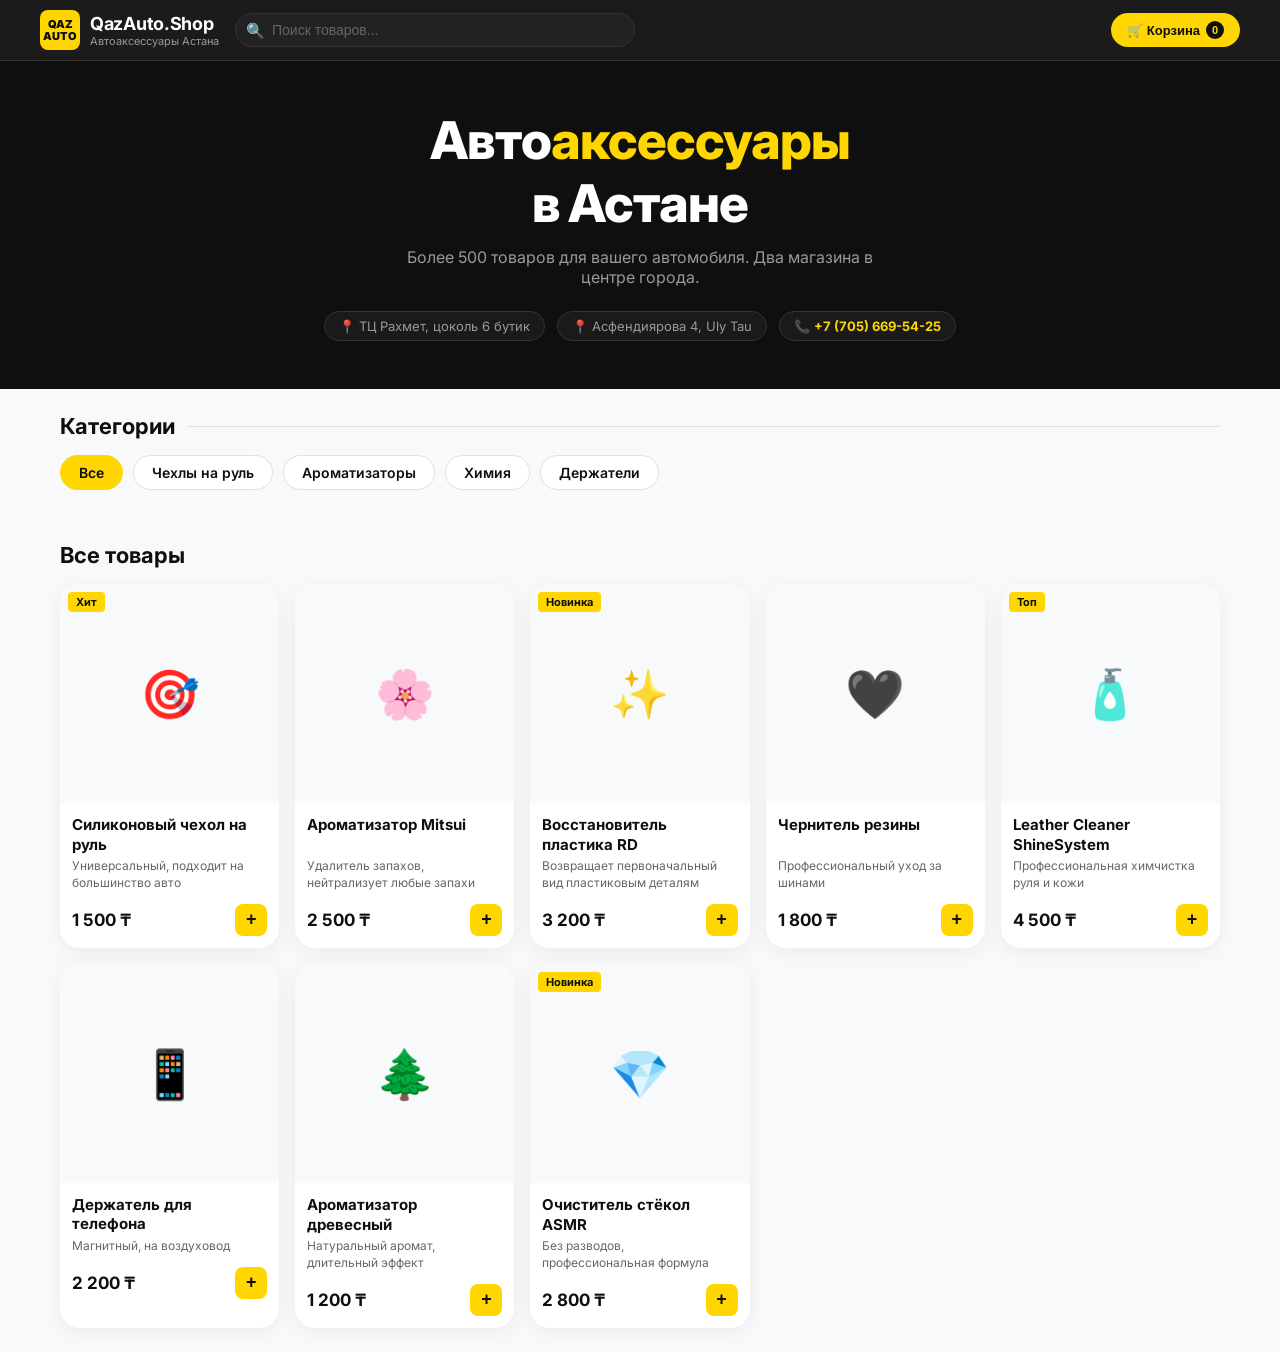
==== commit 963ed663: "fix" ====
--- a/index.html
+++ b/index.html
@@ -56,6 +56,9 @@
     </div>
   </div>
 </div>
+
+<!-- =================== PRODUCT DETAIL PAGE =================== -->
+<div id="product-detail-page" class="page"></div>
 
 <!-- =================== CHECKOUT PAGE =================== -->
 <div id="checkout-page" class="page">
--- a/style.css
+++ b/style.css
@@ -1,17 +1,19 @@
+@import url('https://fonts.googleapis.com/css2?family=Inter:wght@400;500;600;700;800&display=swap');
+
 *{margin:0;padding:0;box-sizing:border-box;}
 :root{
-  --black:#0a0a0a;--yellow:#FFD600;--yellow-dark:#E6C000;--yellow-light:#FFF9CC;
-  --gray-dark:#1a1a1a;--gray-mid:#2a2a2a;--gray:#555;--gray-light:#888;--gray-bg:#f5f5f5;--white:#fff;
+  --black:#0f0f0f;--yellow:#FFD600;--yellow-dark:#EBB200;--yellow-light:#FFF9CC;
+  --gray-dark:#1a1a1a;--gray-mid:#2a2a2a;--gray:#666;--gray-light:#999;--gray-bg:#f8f9fa;--white:#fff;
   --red:#e63946;--green:#2d9e5e;--border:#e0e0e0;
-  --radius:10px;--radius-sm:6px;--radius-lg:16px;
-  --shadow:0 2px 12px rgba(0,0,0,.1);--shadow-lg:0 8px 32px rgba(0,0,0,.15);
+  --radius:12px;--radius-sm:8px;--radius-lg:20px;
+  --shadow:0 4px 20px rgba(0,0,0,0.06);--shadow-lg:0 12px 40px rgba(0,0,0,0.12);
 }
-body{font-family:'Segoe UI',system-ui,sans-serif;background:var(--gray-bg);color:var(--black);min-height:100vh;}
+body{font-family:'Inter', sans-serif;background:var(--gray-bg);color:var(--black);min-height:100vh;-webkit-font-smoothing:antialiased;}
 /* PAGES */
 .page{display:none;min-height:100vh;}
 .page.active{display:block;}
 /* HEADER */
-header{background:var(--black);color:var(--white);padding:0 20px;position:sticky;top:0;z-index:100;box-shadow:0 2px 8px rgba(0,0,0,.4);}
+header{background:rgba(15,15,15,0.95);backdrop-filter:blur(10px);color:var(--white);padding:0 20px;position:sticky;top:0;z-index:100;border-bottom:1px solid rgba(255,255,255,0.1);}
 .header-inner{max-width:1200px;margin:0 auto;display:flex;align-items:center;gap:16px;height:60px;}
 .logo{display:flex;align-items:center;gap:10px;cursor:pointer;text-decoration:none;color:inherit;}
 .logo-icon{width:40px;height:40px;background:var(--yellow);border-radius:8px;display:flex;align-items:center;justify-content:center;font-weight:900;font-size:11px;color:var(--black);text-align:center;line-height:1.1;}
@@ -30,7 +32,7 @@
 .cart-count{background:var(--black);color:var(--yellow);width:18px;height:18px;border-radius:50%;font-size:11px;display:flex;align-items:center;justify-content:center;font-weight:700;}
 /* HERO */
 .hero{background:var(--black);color:var(--white);padding:48px 20px;text-align:center;}
-.hero h1{font-size:clamp(28px,5vw,52px);font-weight:900;margin-bottom:12px;}
+.hero h1{font-size:clamp(28px,5vw,52px);font-weight:800;margin-bottom:12px;letter-spacing:-1px;}
 .hero h1 span{color:var(--yellow);}
 .hero p{color:var(--gray-light);font-size:16px;max-width:500px;margin:0 auto 24px;}
 .hero-badges{display:flex;justify-content:center;gap:12px;flex-wrap:wrap;}
@@ -38,11 +40,11 @@
 .badge strong{color:var(--yellow);}
 /* CATEGORIES */
 .section{max-width:1200px;margin:0 auto;padding:24px 20px;}
-.section-title{font-size:20px;font-weight:700;margin-bottom:16px;display:flex;align-items:center;gap:8px;}
+.section-title{font-size:22px;font-weight:700;margin-bottom:16px;display:flex;align-items:center;gap:12px;}
 .section-title::after{content:'';flex:1;height:1px;background:var(--border);}
 .cats-grid{display:flex;gap:10px;overflow-x:auto;padding-bottom:4px;scrollbar-width:none;}
 .cats-grid::-webkit-scrollbar{display:none;}
-.cat-chip{background:var(--white);border:1.5px solid var(--border);border-radius:20px;padding:8px 16px;cursor:pointer;white-space:nowrap;font-size:14px;font-weight:500;transition:.2s;flex-shrink:0;}
+.cat-chip{background:var(--white);border:1px solid var(--border);border-radius:20px;padding:8px 18px;cursor:pointer;white-space:nowrap;font-size:14px;font-weight:600;transition:.2s;flex-shrink:0;}
 .cat-chip:hover,.cat-chip.active{background:var(--yellow);border-color:var(--yellow);color:var(--black);}
 /* PRODUCTS GRID */
 .products-grid{display:grid;grid-template-columns:repeat(auto-fill,minmax(200px,1fr));gap:16px;}
@@ -52,15 +54,15 @@
 .product-img img{width:100%;height:100%;object-fit:cover;}
 .product-badge{position:absolute;top:8px;left:8px;background:var(--yellow);color:var(--black);font-size:11px;font-weight:700;padding:3px 8px;border-radius:4px;}
 .product-info{padding:12px;}
-.product-name{font-size:14px;font-weight:600;margin-bottom:4px;line-height:1.3;}
-.product-desc{font-size:12px;color:var(--gray);margin-bottom:8px;line-height:1.4;}
+.product-name{font-size:15px;font-weight:700;margin-bottom:4px;line-height:1.3;display:-webkit-box;-webkit-line-clamp:2;-webkit-box-orient:vertical;overflow:hidden;height:2.6em;}
+.product-desc{font-size:12px;color:var(--gray);margin-bottom:12px;line-height:1.4;}
 .product-bottom{display:flex;align-items:center;justify-content:space-between;}
 .product-price{font-size:17px;font-weight:700;color:var(--black);}
 .product-price span{font-size:11px;color:var(--gray);font-weight:400;} 
 .btn-add{background:var(--yellow);border:none;color:var(--black);width:32px;height:32px;border-radius:8px;cursor:pointer;font-size:18px;font-weight:700;transition:.2s;display:flex;align-items:center;justify-content:center;}
 .btn-add:hover{background:var(--yellow-dark);transform:scale(1.05);}
 /* CART SIDEBAR */
-.cart-overlay{position:fixed;inset:0;background:rgba(0,0,0,.5);z-index:200;display:none;}
+.cart-overlay{position:fixed;inset:0;background:rgba(0,0,0,.6);backdrop-filter:blur(4px);z-index:200;display:none;}
 .cart-overlay.open{display:block;}
 .cart-sidebar{position:fixed;right:0;top:0;bottom:0;width:min(400px,100vw);background:var(--white);z-index:201;transform:translateX(100%);transition:.3s ease;display:flex;flex-direction:column;}
 .cart-sidebar.open{transform:translateX(0);}
@@ -135,17 +137,17 @@
 .stat-value.green{color:var(--green);}
 .admin-table-wrap{background:var(--white);border-radius:var(--radius-lg);box-shadow:var(--shadow);overflow:hidden;}
 table{width:100%;border-collapse:collapse;}
-th{background:var(--gray-bg);padding:12px 16px;text-align:left;font-size:12px;font-weight:700;color:var(--gray);text-transform:uppercase;letter-spacing:.5px;}
-td{padding:12px 16px;border-top:1px solid var(--border);font-size:14px;vertical-align:middle;}
+th{background:var(--gray-bg);padding:14px 16px;text-align:left;font-size:11px;font-weight:700;color:var(--gray-light);text-transform:uppercase;letter-spacing:1px;}
+td{padding:14px 16px;border-top:1px solid var(--border);font-size:14px;vertical-align:middle;}
 tr:hover td{background:#fafafa;}
-.status-badge{padding:3px 10px;border-radius:20px;font-size:12px;font-weight:600;}
+.status-badge{padding:4px 12px;border-radius:20px;font-size:12px;font-weight:600;}
 .status-new{background:#FFF3CC;color:#8a6d00;}
 .status-processing{background:#CCE5FF;color:#004085;}
 .status-done{background:#d4edda;color:#155724;}
 .status-cancelled{background:#f8d7da;color:#721c24;}
 .td-actions{display:flex;gap:6px;align-items:center;}
 /* MODAL */
-.modal-overlay{position:fixed;inset:0;background:rgba(0,0,0,.5);z-index:300;display:none;align-items:center;justify-content:center;padding:20px;}
+.modal-overlay{position:fixed;inset:0;background:rgba(0,0,0,.6);backdrop-filter:blur(4px);z-index:300;display:none;align-items:center;justify-content:center;padding:20px;}
 .modal-overlay.open{display:flex;}
 .modal{background:var(--white);border-radius:var(--radius-lg);padding:24px;width:100%;max-width:520px;max-height:90vh;overflow-y:auto;box-shadow:var(--shadow-lg);}
 .modal h3{font-size:18px;font-weight:700;margin-bottom:20px;}
